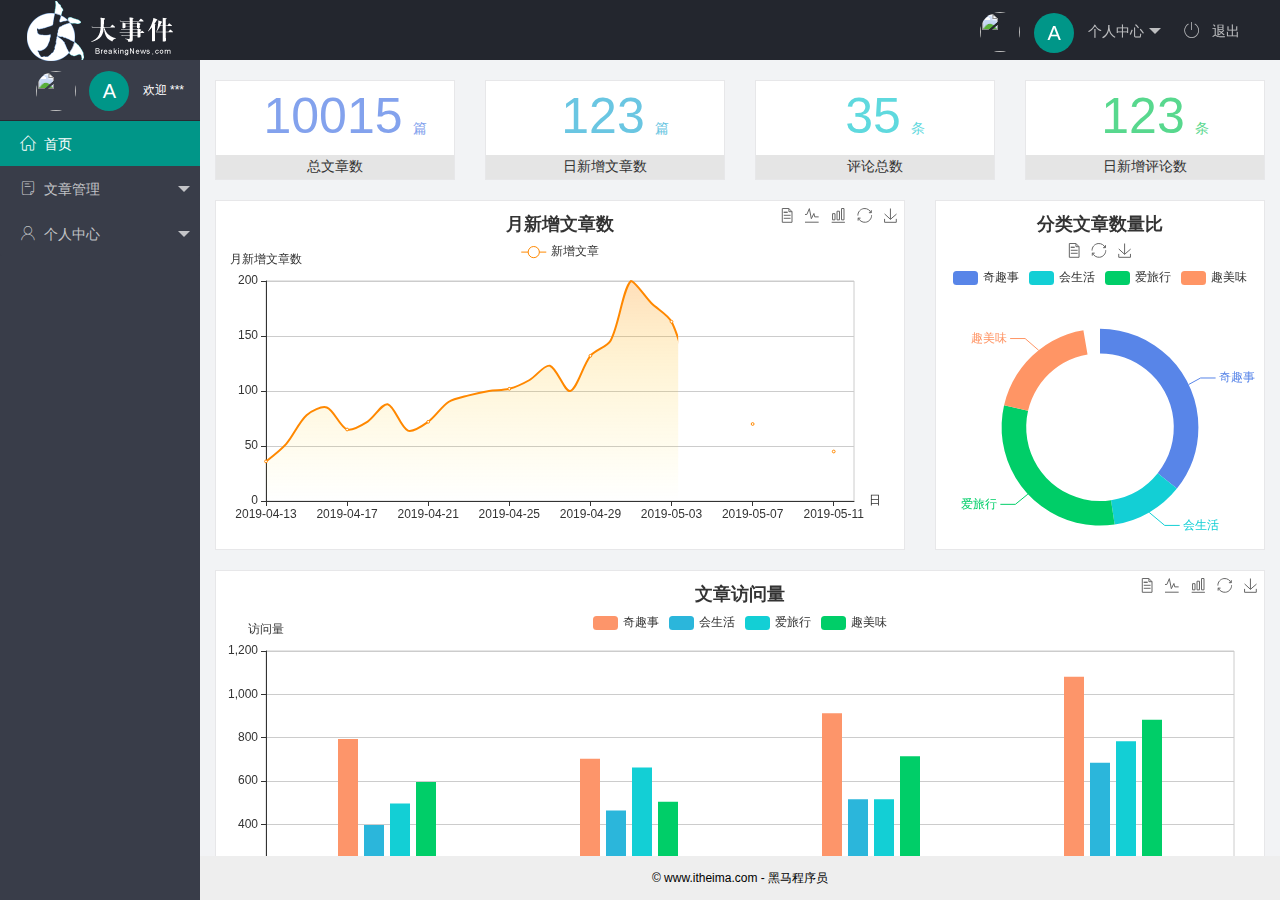
==== index.html @ b3862c1f "首页完成" ====
<!DOCTYPE html>
<html lang="en">

<head>
    <meta charset="UTF-8">
    <meta http-equiv="X-UA-Compatible" content="IE=edge">
    <meta name="viewport" content="width=device-width, initial-scale=1.0">
    <title>后台主页</title>
    <!-- 导入layUI的css -->
    <link rel="stylesheet" href="/assets/lib/layui/css/layui.css">
    <!-- 导入第三方字体库 -->
    <link rel="stylesheet" href="/assets/fonts/iconfont.css">
    <!-- 导入自己的css -->
    <link rel="stylesheet" href="/assets/css/index.css">
</head>

<body>
    <div class="layui-layout layui-layout-admin">
        <div class="layui-header">
            <div class="layui-logo layui-hide-xs  ">
                <img src="/assets/images/logo.png" alt="">
            </div>
            <!-- 头部区域（可配合layui 已有的水平导航） -->

            <ul class="layui-nav layui-layout-right">
                <li class="layui-nav-item layui-hide layui-show-md-inline-block">
                    <a href="javascript:;">
                        <img src="http://t.cn/RCzsdCq" class="layui-nav-img" />
                        <span class="text-avatar">A</span>
                        个人中心
                    </a>
                    <dl class="layui-nav-child">
                        <dd><a href="">基本资料</a></dd>
                        <dd><a href="">更换头像</a></dd>
                        <dd><a href="">重置密码</a></dd>
                    </dl>
                </li>
                <li class="layui-nav-item" lay-header-event="menuRight" lay-unselect>
                    <a href="javascript:;" id="btnLogout">
                        <span class="iconfont icon-tuichu"></span>
                        退出
                    </a>
                </li>
            </ul>
        </div>

        <div class="layui-side layui-bg-black">
            <div class="layui-side-scroll">
                <div class="userinfo">
                    <img src="http://t.cn/RCzsdCq" class="layui-nav-img" />
                    <span class="text-avatar">A</span>
                    <span id="welcome">欢迎 ***</span>
                </div>
                <!-- 左侧导航区域（可配合layui已有的垂直导航） -->
                <ul class="layui-nav layui-nav-tree" lay-shrink="all" lay-filter="test">
                    <li class="layui-nav-item layui-this">
                        <a href="/home/dashboard.html" target="fm"><span class="iconfont icon-home"></span>首页</a>
                    </li>
                    <li class="layui-nav-item ">
                        <a class="" href="javascript:;"> <span class="iconfont icon-16"></span>文章管理</a>
                        <dl class="layui-nav-child">
                            <dd><a href="javascript:;"><i class="layui-icon layui-icon-app"></i>文章类别</a></dd>
                            <dd><a href="javascript:;"><i class="layui-icon layui-icon-app"></i>文章列表</a></dd>
                            <dd><a href="javascript:;"><i class="layui-icon layui-icon-app"></i>发表文章</a></dd>

                        </dl>
                    </li>
                    <li class="layui-nav-item">
                        <a href="javascript:;"> <span class="iconfont icon-user"></span>个人中心</a>
                        <dl class="layui-nav-child">
                            <dd><a href="javascript:;"><i class="layui-icon layui-icon-app"></i>基本资料</a></dd>
                            <dd><a href="javascript:;"><i class="layui-icon layui-icon-app"></i>更换头像</a></dd>
                            <dd><a href="javascript:;"><i class="layui-icon layui-icon-app"></i>重置密码</a></dd>

                        </dl>
                    </li>

                </ul>
            </div>
        </div>

        <div class="layui-body">
            <!-- 内容主体区域 -->
            <iframe name="fm" src="/home/dashboard.html" frameborder="0"></iframe>
        </div>

        <div class="layui-footer">
            <!-- 底部固定区域 -->
            © www.itheima.com - 黑马程序员
        </div>
    </div>
    <!-- 导入layui的js -->
    <script src="/assets/lib/layui/layui.all.js"></script>
    <!-- 导入 jQuery -->    
    <script src="/assets/lib/jquery.js"></script>    
    <!-- 导入自己封装的 baseAPI -->    
    <script src="/assets/js/baseAPI.js"></script>    
    <!-- 导入自己的 js 文件 -->    
    <script src="/assets/js/index.js"></script>
</body>
</body>

</html>
---- assets/lib/layui/css/layui.css ----
/** layui-v2.5.5 MIT License By https://www.layui.com */
 .layui-inline,img{display:inline-block;vertical-align:middle}h1,h2,h3,h4,h5,h6{font-weight:400}.layui-edge,.layui-header,.layui-inline,.layui-main{position:relative}.layui-body,.layui-edge,.layui-elip{overflow:hidden}.layui-btn,.layui-edge,.layui-inline,img{vertical-align:middle}.layui-btn,.layui-disabled,.layui-icon,.layui-unselect{-moz-user-select:none;-webkit-user-select:none;-ms-user-select:none}.layui-elip,.layui-form-checkbox span,.layui-form-pane .layui-form-label{text-overflow:ellipsis;white-space:nowrap}.layui-breadcrumb,.layui-tree-btnGroup{visibility:hidden}blockquote,body,button,dd,div,dl,dt,form,h1,h2,h3,h4,h5,h6,input,li,ol,p,pre,td,textarea,th,ul{margin:0;padding:0;-webkit-tap-highlight-color:rgba(0,0,0,0)}a:active,a:hover{outline:0}img{border:none}li{list-style:none}table{border-collapse:collapse;border-spacing:0}h4,h5,h6{font-size:100%}button,input,optgroup,option,select,textarea{font-family:inherit;font-size:inherit;font-style:inherit;font-weight:inherit;outline:0}pre{white-space:pre-wrap;white-space:-moz-pre-wrap;white-space:-pre-wrap;white-space:-o-pre-wrap;word-wrap:break-word}body{line-height:24px;font:14px Helvetica Neue,Helvetica,PingFang SC,Tahoma,Arial,sans-serif}hr{height:1px;margin:10px 0;border:0;clear:both}a{color:#333;text-decoration:none}a:hover{color:#777}a cite{font-style:normal;*cursor:pointer}.layui-border-box,.layui-border-box *{box-sizing:border-box}.layui-box,.layui-box *{box-sizing:content-box}.layui-clear{clear:both;*zoom:1}.layui-clear:after{content:'\20';clear:both;*zoom:1;display:block;height:0}.layui-inline{*display:inline;*zoom:1}.layui-edge{display:inline-block;width:0;height:0;border-width:6px;border-style:dashed;border-color:transparent}.layui-edge-top{top:-4px;border-bottom-color:#999;border-bottom-style:solid}.layui-edge-right{border-left-color:#999;border-left-style:solid}.layui-edge-bottom{top:2px;border-top-color:#999;border-top-style:solid}.layui-edge-left{border-right-color:#999;border-right-style:solid}.layui-disabled,.layui-disabled:hover{color:#d2d2d2!important;cursor:not-allowed!important}.layui-circle{border-radius:100%}.layui-show{display:block!important}.layui-hide{display:none!important}@font-face{font-family:layui-icon;src:url(../font/iconfont.eot?v=250);src:url(../font/iconfont.eot?v=250#iefix) format('embedded-opentype'),url(../font/iconfont.woff2?v=250) format('woff2'),url(../font/iconfont.woff?v=250) format('woff'),url(../font/iconfont.ttf?v=250) format('truetype'),url(../font/iconfont.svg?v=250#layui-icon) format('svg')}.layui-icon{font-family:layui-icon!important;font-size:16px;font-style:normal;-webkit-font-smoothing:antialiased;-moz-osx-font-smoothing:grayscale}.layui-icon-reply-fill:before{content:"\e611"}.layui-icon-set-fill:before{content:"\e614"}.layui-icon-menu-fill:before{content:"\e60f"}.layui-icon-search:before{content:"\e615"}.layui-icon-share:before{content:"\e641"}.layui-icon-set-sm:before{content:"\e620"}.layui-icon-engine:before{content:"\e628"}.layui-icon-close:before{content:"\1006"}.layui-icon-close-fill:before{content:"\1007"}.layui-icon-chart-screen:before{content:"\e629"}.layui-icon-star:before{content:"\e600"}.layui-icon-circle-dot:before{content:"\e617"}.layui-icon-chat:before{content:"\e606"}.layui-icon-release:before{content:"\e609"}.layui-icon-list:before{content:"\e60a"}.layui-icon-chart:before{content:"\e62c"}.layui-icon-ok-circle:before{content:"\1005"}.layui-icon-layim-theme:before{content:"\e61b"}.layui-icon-table:before{content:"\e62d"}.layui-icon-right:before{content:"\e602"}.layui-icon-left:before{content:"\e603"}.layui-icon-cart-simple:before{content:"\e698"}.layui-icon-face-cry:before{content:"\e69c"}.layui-icon-face-smile:before{content:"\e6af"}.layui-icon-survey:before{content:"\e6b2"}.layui-icon-tree:before{content:"\e62e"}.layui-icon-upload-circle:before{content:"\e62f"}.layui-icon-add-circle:before{content:"\e61f"}.layui-icon-download-circle:before{content:"\e601"}.layui-icon-templeate-1:before{content:"\e630"}.layui-icon-util:before{content:"\e631"}.layui-icon-face-surprised:before{content:"\e664"}.layui-icon-edit:before{content:"\e642"}.layui-icon-speaker:before{content:"\e645"}.layui-icon-down:before{content:"\e61a"}.layui-icon-file:before{content:"\e621"}.layui-icon-layouts:before{content:"\e632"}.layui-icon-rate-half:before{content:"\e6c9"}.layui-icon-add-circle-fine:before{content:"\e608"}.layui-icon-prev-circle:before{content:"\e633"}.layui-icon-read:before{content:"\e705"}.layui-icon-404:before{content:"\e61c"}.layui-icon-carousel:before{content:"\e634"}.layui-icon-help:before{content:"\e607"}.layui-icon-code-circle:before{content:"\e635"}.layui-icon-water:before{content:"\e636"}.layui-icon-username:before{content:"\e66f"}.layui-icon-find-fill:before{content:"\e670"}.layui-icon-about:before{content:"\e60b"}.layui-icon-location:before{content:"\e715"}.layui-icon-up:before{content:"\e619"}.layui-icon-pause:before{content:"\e651"}.layui-icon-date:before{content:"\e637"}.layui-icon-layim-uploadfile:before{content:"\e61d"}.layui-icon-delete:before{content:"\e640"}.layui-icon-play:before{content:"\e652"}.layui-icon-top:before{content:"\e604"}.layui-icon-friends:before{content:"\e612"}.layui-icon-refresh-3:before{content:"\e9aa"}.layui-icon-ok:before{content:"\e605"}.layui-icon-layer:before{content:"\e638"}.layui-icon-face-smile-fine:before{content:"\e60c"}.layui-icon-dollar:before{content:"\e659"}.layui-icon-group:before{content:"\e613"}.layui-icon-layim-download:before{content:"\e61e"}.layui-icon-picture-fine:before{content:"\e60d"}.layui-icon-link:before{content:"\e64c"}.layui-icon-diamond:before{content:"\e735"}.layui-icon-log:before{content:"\e60e"}.layui-icon-rate-solid:before{content:"\e67a"}.layui-icon-fonts-del:before{content:"\e64f"}.layui-icon-unlink:before{content:"\e64d"}.layui-icon-fonts-clear:before{content:"\e639"}.layui-icon-triangle-r:before{content:"\e623"}.layui-icon-circle:before{content:"\e63f"}.layui-icon-radio:before{content:"\e643"}.layui-icon-align-center:before{content:"\e647"}.layui-icon-align-right:before{content:"\e648"}.layui-icon-align-left:before{content:"\e649"}.layui-icon-loading-1:before{content:"\e63e"}.layui-icon-return:before{content:"\e65c"}.layui-icon-fonts-strong:before{content:"\e62b"}.layui-icon-upload:before{content:"\e67c"}.layui-icon-dialogue:before{content:"\e63a"}.layui-icon-video:before{content:"\e6ed"}.layui-icon-headset:before{content:"\e6fc"}.layui-icon-cellphone-fine:before{content:"\e63b"}.layui-icon-add-1:before{content:"\e654"}.layui-icon-face-smile-b:before{content:"\e650"}.layui-icon-fonts-html:before{content:"\e64b"}.layui-icon-form:before{content:"\e63c"}.layui-icon-cart:before{content:"\e657"}.layui-icon-camera-fill:before{content:"\e65d"}.layui-icon-tabs:before{content:"\e62a"}.layui-icon-fonts-code:before{content:"\e64e"}.layui-icon-fire:before{content:"\e756"}.layui-icon-set:before{content:"\e716"}.layui-icon-fonts-u:before{content:"\e646"}.layui-icon-triangle-d:before{content:"\e625"}.layui-icon-tips:before{content:"\e702"}.layui-icon-picture:before{content:"\e64a"}.layui-icon-more-vertical:before{content:"\e671"}.layui-icon-flag:before{content:"\e66c"}.layui-icon-loading:before{content:"\e63d"}.layui-icon-fonts-i:before{content:"\e644"}.layui-icon-refresh-1:before{content:"\e666"}.layui-icon-rmb:before{content:"\e65e"}.layui-icon-home:before{content:"\e68e"}.layui-icon-user:before{content:"\e770"}.layui-icon-notice:before{content:"\e667"}.layui-icon-login-weibo:before{content:"\e675"}.layui-icon-voice:before{content:"\e688"}.layui-icon-upload-drag:before{content:"\e681"}.layui-icon-login-qq:before{content:"\e676"}.layui-icon-snowflake:before{content:"\e6b1"}.layui-icon-file-b:before{content:"\e655"}.layui-icon-template:before{content:"\e663"}.layui-icon-auz:before{content:"\e672"}.layui-icon-console:before{content:"\e665"}.layui-icon-app:before{content:"\e653"}.layui-icon-prev:before{content:"\e65a"}.layui-icon-website:before{content:"\e7ae"}.layui-icon-next:before{content:"\e65b"}.layui-icon-component:before{content:"\e857"}.layui-icon-more:before{content:"\e65f"}.layui-icon-login-wechat:before{content:"\e677"}.layui-icon-shrink-right:before{content:"\e668"}.layui-icon-spread-left:before{content:"\e66b"}.layui-icon-camera:before{content:"\e660"}.layui-icon-note:before{content:"\e66e"}.layui-icon-refresh:before{content:"\e669"}.layui-icon-female:before{content:"\e661"}.layui-icon-male:before{content:"\e662"}.layui-icon-password:before{content:"\e673"}.layui-icon-senior:before{content:"\e674"}.layui-icon-theme:before{content:"\e66a"}.layui-icon-tread:before{content:"\e6c5"}.layui-icon-praise:before{content:"\e6c6"}.layui-icon-star-fill:before{content:"\e658"}.layui-icon-rate:before{content:"\e67b"}.layui-icon-template-1:before{content:"\e656"}.layui-icon-vercode:before{content:"\e679"}.layui-icon-cellphone:before{content:"\e678"}.layui-icon-screen-full:before{content:"\e622"}.layui-icon-screen-restore:before{content:"\e758"}.layui-icon-cols:before{content:"\e610"}.layui-icon-export:before{content:"\e67d"}.layui-icon-print:before{content:"\e66d"}.layui-icon-slider:before{content:"\e714"}.layui-icon-addition:before{content:"\e624"}.layui-icon-subtraction:before{content:"\e67e"}.layui-icon-service:before{content:"\e626"}.layui-icon-transfer:before{content:"\e691"}.layui-main{width:1140px;margin:0 auto}.layui-header{z-index:1000;height:60px}.layui-header a:hover{transition:all .5s;-webkit-transition:all .5s}.layui-side{position:fixed;left:0;top:0;bottom:0;z-index:999;width:200px;overflow-x:hidden}.layui-side-scroll{position:relative;width:220px;height:100%;overflow-x:hidden}.layui-body{position:absolute;left:200px;right:0;top:0;bottom:0;z-index:998;width:auto;overflow-y:auto;box-sizing:border-box}.layui-layout-body{overflow:hidden}.layui-layout-admin .layui-header{background-color:#23262E}.layui-layout-admin .layui-side{top:60px;width:200px;overflow-x:hidden}.layui-layout-admin .layui-body{position:fixed;top:60px;bottom:44px}.layui-layout-admin .layui-main{width:auto;margin:0 15px}.layui-layout-admin .layui-footer{position:fixed;left:200px;right:0;bottom:0;height:44px;line-height:44px;padding:0 15px;background-color:#eee}.layui-layout-admin .layui-logo{position:absolute;left:0;top:0;width:200px;height:100%;line-height:60px;text-align:center;color:#009688;font-size:16px}.layui-layout-admin .layui-header .layui-nav{background:0 0}.layui-layout-left{position:absolute!important;left:200px;top:0}.layui-layout-right{position:absolute!important;right:0;top:0}.layui-container{position:relative;margin:0 auto;padding:0 15px;box-sizing:border-box}.layui-fluid{position:relative;margin:0 auto;padding:0 15px}.layui-row:after,.layui-row:before{content:'';display:block;clear:both}.layui-col-lg1,.layui-col-lg10,.layui-col-lg11,.layui-col-lg12,.layui-col-lg2,.layui-col-lg3,.layui-col-lg4,.layui-col-lg5,.layui-col-lg6,.layui-col-lg7,.layui-col-lg8,.layui-col-lg9,.layui-col-md1,.layui-col-md10,.layui-col-md11,.layui-col-md12,.layui-col-md2,.layui-col-md3,.layui-col-md4,.layui-col-md5,.layui-col-md6,.layui-col-md7,.layui-col-md8,.layui-col-md9,.layui-col-sm1,.layui-col-sm10,.layui-col-sm11,.layui-col-sm12,.layui-col-sm2,.layui-col-sm3,.layui-col-sm4,.layui-col-sm5,.layui-col-sm6,.layui-col-sm7,.layui-col-sm8,.layui-col-sm9,.layui-col-xs1,.layui-col-xs10,.layui-col-xs11,.layui-col-xs12,.layui-col-xs2,.layui-col-xs3,.layui-col-xs4,.layui-col-xs5,.layui-col-xs6,.layui-col-xs7,.layui-col-xs8,.layui-col-xs9{position:relative;display:block;box-sizing:border-box}.layui-col-xs1,.layui-col-xs10,.layui-col-xs11,.layui-col-xs12,.layui-col-xs2,.layui-col-xs3,.layui-col-xs4,.layui-col-xs5,.layui-col-xs6,.layui-col-xs7,.layui-col-xs8,.layui-col-xs9{float:left}.layui-col-xs1{width:8.33333333%}.layui-col-xs2{width:16.66666667%}.layui-col-xs3{width:25%}.layui-col-xs4{width:33.33333333%}.layui-col-xs5{width:41.66666667%}.layui-col-xs6{width:50%}.layui-col-xs7{width:58.33333333%}.layui-col-xs8{width:66.66666667%}.layui-col-xs9{width:75%}.layui-col-xs10{width:83.33333333%}.layui-col-xs11{width:91.66666667%}.layui-col-xs12{width:100%}.layui-col-xs-offset1{margin-left:8.33333333%}.layui-col-xs-offset2{margin-left:16.66666667%}.layui-col-xs-offset3{margin-left:25%}.layui-col-xs-offset4{margin-left:33.33333333%}.layui-col-xs-offset5{margin-left:41.66666667%}.layui-col-xs-offset6{margin-left:50%}.layui-col-xs-offset7{margin-left:58.33333333%}.layui-col-xs-offset8{margin-left:66.66666667%}.layui-col-xs-offset9{margin-left:75%}.layui-col-xs-offset10{margin-left:83.33333333%}.layui-col-xs-offset11{margin-left:91.66666667%}.layui-col-xs-offset12{margin-left:100%}@media screen and (max-width:768px){.layui-hide-xs{display:none!important}.layui-show-xs-block{display:block!important}.layui-show-xs-inline{display:inline!important}.layui-show-xs-inline-block{display:inline-block!important}}@media screen and (min-width:768px){.layui-container{width:750px}.layui-hide-sm{display:none!important}.layui-show-sm-block{display:block!important}.layui-show-sm-inline{display:inline!important}.layui-show-sm-inline-block{display:inline-block!important}.layui-col-sm1,.layui-col-sm10,.layui-col-sm11,.layui-col-sm12,.layui-col-sm2,.layui-col-sm3,.layui-col-sm4,.layui-col-sm5,.layui-col-sm6,.layui-col-sm7,.layui-col-sm8,.layui-col-sm9{float:left}.layui-col-sm1{width:8.33333333%}.layui-col-sm2{width:16.66666667%}.layui-col-sm3{width:25%}.layui-col-sm4{width:33.33333333%}.layui-col-sm5{width:41.66666667%}.layui-col-sm6{width:50%}.layui-col-sm7{width:58.33333333%}.layui-col-sm8{width:66.66666667%}.layui-col-sm9{width:75%}.layui-col-sm10{width:83.33333333%}.layui-col-sm11{width:91.66666667%}.layui-col-sm12{width:100%}.layui-col-sm-offset1{margin-left:8.33333333%}.layui-col-sm-offset2{margin-left:16.66666667%}.layui-col-sm-offset3{margin-left:25%}.layui-col-sm-offset4{margin-left:33.33333333%}.layui-col-sm-offset5{margin-left:41.66666667%}.layui-col-sm-offset6{margin-left:50%}.layui-col-sm-offset7{margin-left:58.33333333%}.layui-col-sm-offset8{margin-left:66.66666667%}.layui-col-sm-offset9{margin-left:75%}.layui-col-sm-offset10{margin-left:83.33333333%}.layui-col-sm-offset11{margin-left:91.66666667%}.layui-col-sm-offset12{margin-left:100%}}@media screen and (min-width:992px){.layui-container{width:970px}.layui-hide-md{display:none!important}.layui-show-md-block{display:block!important}.layui-show-md-inline{display:inline!important}.layui-show-md-inline-block{display:inline-block!important}.layui-col-md1,.layui-col-md10,.layui-col-md11,.layui-col-md12,.layui-col-md2,.layui-col-md3,.layui-col-md4,.layui-col-md5,.layui-col-md6,.layui-col-md7,.layui-col-md8,.layui-col-md9{float:left}.layui-col-md1{width:8.33333333%}.layui-col-md2{width:16.66666667%}.layui-col-md3{width:25%}.layui-col-md4{width:33.33333333%}.layui-col-md5{width:41.66666667%}.layui-col-md6{width:50%}.layui-col-md7{width:58.33333333%}.layui-col-md8{width:66.66666667%}.layui-col-md9{width:75%}.layui-col-md10{width:83.33333333%}.layui-col-md11{width:91.66666667%}.layui-col-md12{width:100%}.layui-col-md-offset1{margin-left:8.33333333%}.layui-col-md-offset2{margin-left:16.66666667%}.layui-col-md-offset3{margin-left:25%}.layui-col-md-offset4{margin-left:33.33333333%}.layui-col-md-offset5{margin-left:41.66666667%}.layui-col-md-offset6{margin-left:50%}.layui-col-md-offset7{margin-left:58.33333333%}.layui-col-md-offset8{margin-left:66.66666667%}.layui-col-md-offset9{margin-left:75%}.layui-col-md-offset10{margin-left:83.33333333%}.layui-col-md-offset11{margin-left:91.66666667%}.layui-col-md-offset12{margin-left:100%}}@media screen and (min-width:1200px){.layui-container{width:1170px}.layui-hide-lg{display:none!important}.layui-show-lg-block{display:block!important}.layui-show-lg-inline{display:inline!important}.layui-show-lg-inline-block{display:inline-block!important}.layui-col-lg1,.layui-col-lg10,.layui-col-lg11,.layui-col-lg12,.layui-col-lg2,.layui-col-lg3,.layui-col-lg4,.layui-col-lg5,.layui-col-lg6,.layui-col-lg7,.layui-col-lg8,.layui-col-lg9{float:left}.layui-col-lg1{width:8.33333333%}.layui-col-lg2{width:16.66666667%}.layui-col-lg3{width:25%}.layui-col-lg4{width:33.33333333%}.layui-col-lg5{width:41.66666667%}.layui-col-lg6{width:50%}.layui-col-lg7{width:58.33333333%}.layui-col-lg8{width:66.66666667%}.layui-col-lg9{width:75%}.layui-col-lg10{width:83.33333333%}.layui-col-lg11{width:91.66666667%}.layui-col-lg12{width:100%}.layui-col-lg-offset1{margin-left:8.33333333%}.layui-col-lg-offset2{margin-left:16.66666667%}.layui-col-lg-offset3{margin-left:25%}.layui-col-lg-offset4{margin-left:33.33333333%}.layui-col-lg-offset5{margin-left:41.66666667%}.layui-col-lg-offset6{margin-left:50%}.layui-col-lg-offset7{margin-left:58.33333333%}.layui-col-lg-offset8{margin-left:66.66666667%}.layui-col-lg-offset9{margin-left:75%}.layui-col-lg-offset10{margin-left:83.33333333%}.layui-col-lg-offset11{margin-left:91.66666667%}.layui-col-lg-offset12{margin-left:100%}}.layui-col-space1{margin:-.5px}.layui-col-space1>*{padding:.5px}.layui-col-space3{margin:-1.5px}.layui-col-space3>*{padding:1.5px}.layui-col-space5{margin:-2.5px}.layui-col-space5>*{padding:2.5px}.layui-col-space8{margin:-3.5px}.layui-col-space8>*{padding:3.5px}.layui-col-space10{margin:-5px}.layui-col-space10>*{padding:5px}.layui-col-space12{margin:-6px}.layui-col-space12>*{padding:6px}.layui-col-space15{margin:-7.5px}.layui-col-space15>*{padding:7.5px}.layui-col-space18{margin:-9px}.layui-col-space18>*{padding:9px}.layui-col-space20{margin:-10px}.layui-col-space20>*{padding:10px}.layui-col-space22{margin:-11px}.layui-col-space22>*{padding:11px}.layui-col-space25{margin:-12.5px}.layui-col-space25>*{padding:12.5px}.layui-col-space30{margin:-15px}.layui-col-space30>*{padding:15px}.layui-btn,.layui-input,.layui-select,.layui-textarea,.layui-upload-button{outline:0;-webkit-appearance:none;transition:all .3s;-webkit-transition:all .3s;box-sizing:border-box}.layui-elem-quote{margin-bottom:10px;padding:15px;line-height:22px;border-left:5px solid #009688;border-radius:0 2px 2px 0;background-color:#f2f2f2}.layui-quote-nm{border-style:solid;border-width:1px 1px 1px 5px;background:0 0}.layui-elem-field{margin-bottom:10px;padding:0;border-width:1px;border-style:solid}.layui-elem-field legend{margin-left:20px;padding:0 10px;font-size:20px;font-weight:300}.layui-field-title{margin:10px 0 20px;border-width:1px 0 0}.layui-field-box{padding:10px 15px}.layui-field-title .layui-field-box{padding:10px 0}.layui-progress{position:relative;height:6px;border-radius:20px;background-color:#e2e2e2}.layui-progress-bar{position:absolute;left:0;top:0;width:0;max-width:100%;height:6px;border-radius:20px;text-align:right;background-color:#5FB878;transition:all .3s;-webkit-transition:all .3s}.layui-progress-big,.layui-progress-big .layui-progress-bar{height:18px;line-height:18px}.layui-progress-text{position:relative;top:-20px;line-height:18px;font-size:12px;color:#666}.layui-progress-big .layui-progress-text{position:static;padding:0 10px;color:#fff}.layui-collapse{border-width:1px;border-style:solid;border-radius:2px}.layui-colla-content,.layui-colla-item{border-top-width:1px;border-top-style:solid}.layui-colla-item:first-child{border-top:none}.layui-colla-title{position:relative;height:42px;line-height:42px;padding:0 15px 0 35px;color:#333;background-color:#f2f2f2;cursor:pointer;font-size:14px;overflow:hidden}.layui-colla-content{display:none;padding:10px 15px;line-height:22px;color:#666}.layui-colla-icon{position:absolute;left:15px;top:0;font-size:14px}.layui-card{margin-bottom:15px;border-radius:2px;background-color:#fff;box-shadow:0 1px 2px 0 rgba(0,0,0,.05)}.layui-card:last-child{margin-bottom:0}.layui-card-header{position:relative;height:42px;line-height:42px;padding:0 15px;border-bottom:1px solid #f6f6f6;color:#333;border-radius:2px 2px 0 0;font-size:14px}.layui-bg-black,.layui-bg-blue,.layui-bg-cyan,.layui-bg-green,.layui-bg-orange,.layui-bg-red{color:#fff!important}.layui-card-body{position:relative;padding:10px 15px;line-height:24px}.layui-card-body[pad15]{padding:15px}.layui-card-body[pad20]{padding:20px}.layui-card-body .layui-table{margin:5px 0}.layui-card .layui-tab{margin:0}.layui-panel-window{position:relative;padding:15px;border-radius:0;border-top:5px solid #E6E6E6;background-color:#fff}.layui-auxiliar-moving{position:fixed;left:0;right:0;top:0;bottom:0;width:100%;height:100%;background:0 0;z-index:9999999999}.layui-form-label,.layui-form-mid,.layui-form-select,.layui-input-block,.layui-input-inline,.layui-textarea{position:relative}.layui-bg-red{background-color:#FF5722!important}.layui-bg-orange{background-color:#FFB800!important}.layui-bg-green{background-color:#009688!important}.layui-bg-cyan{background-color:#2F4056!important}.layui-bg-blue{background-color:#1E9FFF!important}.layui-bg-black{background-color:#393D49!important}.layui-bg-gray{background-color:#eee!important;color:#666!important}.layui-badge-rim,.layui-colla-content,.layui-colla-item,.layui-collapse,.layui-elem-field,.layui-form-pane .layui-form-item[pane],.layui-form-pane .layui-form-label,.layui-input,.layui-layedit,.layui-layedit-tool,.layui-quote-nm,.layui-select,.layui-tab-bar,.layui-tab-card,.layui-tab-title,.layui-tab-title .layui-this:after,.layui-textarea{border-color:#e6e6e6}.layui-timeline-item:before,hr{background-color:#e6e6e6}.layui-text{line-height:22px;font-size:14px;color:#666}.layui-text h1,.layui-text h2,.layui-text h3{font-weight:500;color:#333}.layui-text h1{font-size:30px}.layui-text h2{font-size:24px}.layui-text h3{font-size:18px}.layui-text a:not(.layui-btn){color:#01AAED}.layui-text a:not(.layui-btn):hover{text-decoration:underline}.layui-text ul{padding:5px 0 5px 15px}.layui-text ul li{margin-top:5px;list-style-type:disc}.layui-text em,.layui-word-aux{color:#999!important;padding:0 5px!important}.layui-btn{display:inline-block;height:38px;line-height:38px;padding:0 18px;background-color:#009688;color:#fff;white-space:nowrap;text-align:center;font-size:14px;border:none;border-radius:2px;cursor:pointer}.layui-btn:hover{opacity:.8;filter:alpha(opacity=80);color:#fff}.layui-btn:active{opacity:1;filter:alpha(opacity=100)}.layui-btn+.layui-btn{margin-left:10px}.layui-btn-container{font-size:0}.layui-btn-container .layui-btn{margin-right:10px;margin-bottom:10px}.layui-btn-container .layui-btn+.layui-btn{margin-left:0}.layui-table .layui-btn-container .layui-btn{margin-bottom:9px}.layui-btn-radius{border-radius:100px}.layui-btn .layui-icon{margin-right:3px;font-size:18px;vertical-align:bottom;vertical-align:middle\9}.layui-btn-primary{border:1px solid #C9C9C9;background-color:#fff;color:#555}.layui-btn-primary:hover{border-color:#009688;color:#333}.layui-btn-normal{background-color:#1E9FFF}.layui-btn-warm{background-color:#FFB800}.layui-btn-danger{background-color:#FF5722}.layui-btn-checked{background-color:#5FB878}.layui-btn-disabled,.layui-btn-disabled:active,.layui-btn-disabled:hover{border:1px solid #e6e6e6;background-color:#FBFBFB;color:#C9C9C9;cursor:not-allowed;opacity:1}.layui-btn-lg{height:44px;line-height:44px;padding:0 25px;font-size:16px}.layui-btn-sm{height:30px;line-height:30px;padding:0 10px;font-size:12px}.layui-btn-sm i{font-size:16px!important}.layui-btn-xs{height:22px;line-height:22px;padding:0 5px;font-size:12px}.layui-btn-xs i{font-size:14px!important}.layui-btn-group{display:inline-block;vertical-align:middle;font-size:0}.layui-btn-group .layui-btn{margin-left:0!important;margin-right:0!important;border-left:1px solid rgba(255,255,255,.5);border-radius:0}.layui-btn-group .layui-btn-primary{border-left:none}.layui-btn-group .layui-btn-primary:hover{border-color:#C9C9C9;color:#009688}.layui-btn-group .layui-btn:first-child{border-left:none;border-radius:2px 0 0 2px}.layui-btn-group .layui-btn-primary:first-child{border-left:1px solid #c9c9c9}.layui-btn-group .layui-btn:last-child{border-radius:0 2px 2px 0}.layui-btn-group .layui-btn+.layui-btn{margin-left:0}.layui-btn-group+.layui-btn-group{margin-left:10px}.layui-btn-fluid{width:100%}.layui-input,.layui-select,.layui-textarea{height:38px;line-height:1.3;line-height:38px\9;border-width:1px;border-style:solid;background-color:#fff;border-radius:2px}.layui-input::-webkit-input-placeholder,.layui-select::-webkit-input-placeholder,.layui-textarea::-webkit-input-placeholder{line-height:1.3}.layui-input,.layui-textarea{display:block;width:100%;padding-left:10px}.layui-input:hover,.layui-textarea:hover{border-color:#D2D2D2!important}.layui-input:focus,.layui-textarea:focus{border-color:#C9C9C9!important}.layui-textarea{min-height:100px;height:auto;line-height:20px;padding:6px 10px;resize:vertical}.layui-select{padding:0 10px}.layui-form input[type=checkbox],.layui-form input[type=radio],.layui-form select{display:none}.layui-form [lay-ignore]{display:initial}.layui-form-item{margin-bottom:15px;clear:both;*zoom:1}.layui-form-item:after{content:'\20';clear:both;*zoom:1;display:block;height:0}.layui-form-label{float:left;display:block;padding:9px 15px;width:80px;font-weight:400;line-height:20px;text-align:right}.layui-form-label-col{display:block;float:none;padding:9px 0;line-height:20px;text-align:left}.layui-form-item .layui-inline{margin-bottom:5px;margin-right:10px}.layui-input-block{margin-left:110px;min-height:36px}.layui-input-inline{display:inline-block;vertical-align:middle}.layui-form-item .layui-input-inline{float:left;width:190px;margin-right:10px}.layui-form-text .layui-input-inline{width:auto}.layui-form-mid{float:left;display:block;padding:9px 0!important;line-height:20px;margin-right:10px}.layui-form-danger+.layui-form-select .layui-input,.layui-form-danger:focus{border-color:#FF5722!important}.layui-form-select .layui-input{padding-right:30px;cursor:pointer}.layui-form-select .layui-edge{position:absolute;right:10px;top:50%;margin-top:-3px;cursor:pointer;border-width:6px;border-top-color:#c2c2c2;border-top-style:solid;transition:all .3s;-webkit-transition:all .3s}.layui-form-select dl{display:none;position:absolute;left:0;top:42px;padding:5px 0;z-index:899;min-width:100%;border:1px solid #d2d2d2;max-height:300px;overflow-y:auto;background-color:#fff;border-radius:2px;box-shadow:0 2px 4px rgba(0,0,0,.12);box-sizing:border-box}.layui-form-select dl dd,.layui-form-select dl dt{padding:0 10px;line-height:36px;white-space:nowrap;overflow:hidden;text-overflow:ellipsis}.layui-form-select dl dt{font-size:12px;color:#999}.layui-form-select dl dd{cursor:pointer}.layui-form-select dl dd:hover{background-color:#f2f2f2;-webkit-transition:.5s all;transition:.5s all}.layui-form-select .layui-select-group dd{padding-left:20px}.layui-form-select dl dd.layui-select-tips{padding-left:10px!important;color:#999}.layui-form-select dl dd.layui-this{background-color:#5FB878;color:#fff}.layui-form-checkbox,.layui-form-select dl dd.layui-disabled{background-color:#fff}.layui-form-selected dl{display:block}.layui-form-checkbox,.layui-form-checkbox *,.layui-form-switch{display:inline-block;vertical-align:middle}.layui-form-selected .layui-edge{margin-top:-9px;-webkit-transform:rotate(180deg);transform:rotate(180deg);margin-top:-3px\9}:root .layui-form-selected .layui-edge{margin-top:-9px\0/IE9}.layui-form-selectup dl{top:auto;bottom:42px}.layui-select-none{margin:5px 0;text-align:center;color:#999}.layui-select-disabled .layui-disabled{border-color:#eee!important}.layui-select-disabled .layui-edge{border-top-color:#d2d2d2}.layui-form-checkbox{position:relative;height:30px;line-height:30px;margin-right:10px;padding-right:30px;cursor:pointer;font-size:0;-webkit-transition:.1s linear;transition:.1s linear;box-sizing:border-box}.layui-form-checkbox span{padding:0 10px;height:100%;font-size:14px;border-radius:2px 0 0 2px;background-color:#d2d2d2;color:#fff;overflow:hidden}.layui-form-checkbox:hover span{background-color:#c2c2c2}.layui-form-checkbox i{position:absolute;right:0;top:0;width:30px;height:28px;border:1px solid #d2d2d2;border-left:none;border-radius:0 2px 2px 0;color:#fff;font-size:20px;text-align:center}.layui-form-checkbox:hover i{border-color:#c2c2c2;color:#c2c2c2}.layui-form-checked,.layui-form-checked:hover{border-color:#5FB878}.layui-form-checked span,.layui-form-checked:hover span{background-color:#5FB878}.layui-form-checked i,.layui-form-checked:hover i{color:#5FB878}.layui-form-item .layui-form-checkbox{margin-top:4px}.layui-form-checkbox[lay-skin=primary]{height:auto!important;line-height:normal!important;min-width:18px;min-height:18px;border:none!important;margin-right:0;padding-left:28px;padding-right:0;background:0 0}.layui-form-checkbox[lay-skin=primary] span{padding-left:0;padding-right:15px;line-height:18px;background:0 0;color:#666}.layui-form-checkbox[lay-skin=primary] i{right:auto;left:0;width:16px;height:16px;line-height:16px;border:1px solid #d2d2d2;font-size:12px;border-radius:2px;background-color:#fff;-webkit-transition:.1s linear;transition:.1s linear}.layui-form-checkbox[lay-skin=primary]:hover i{border-color:#5FB878;color:#fff}.layui-form-checked[lay-skin=primary] i{border-color:#5FB878!important;background-color:#5FB878;color:#fff}.layui-checkbox-disbaled[lay-skin=primary] span{background:0 0!important;color:#c2c2c2}.layui-checkbox-disbaled[lay-skin=primary]:hover i{border-color:#d2d2d2}.layui-form-item .layui-form-checkbox[lay-skin=primary]{margin-top:10px}.layui-form-switch{position:relative;height:22px;line-height:22px;min-width:35px;padding:0 5px;margin-top:8px;border:1px solid #d2d2d2;border-radius:20px;cursor:pointer;background-color:#fff;-webkit-transition:.1s linear;transition:.1s linear}.layui-form-switch i{position:absolute;left:5px;top:3px;width:16px;height:16px;border-radius:20px;background-color:#d2d2d2;-webkit-transition:.1s linear;transition:.1s linear}.layui-form-switch em{position:relative;top:0;width:25px;margin-left:21px;padding:0!important;text-align:center!important;color:#999!important;font-style:normal!important;font-size:12px}.layui-form-onswitch{border-color:#5FB878;background-color:#5FB878}.layui-checkbox-disbaled,.layui-checkbox-disbaled i{border-color:#e2e2e2!important}.layui-form-onswitch i{left:100%;margin-left:-21px;background-color:#fff}.layui-form-onswitch em{margin-left:5px;margin-right:21px;color:#fff!important}.layui-checkbox-disbaled span{background-color:#e2e2e2!important}.layui-checkbox-disbaled:hover i{color:#fff!important}[lay-radio]{display:none}.layui-form-radio,.layui-form-radio *{display:inline-block;vertical-align:middle}.layui-form-radio{line-height:28px;margin:6px 10px 0 0;padding-right:10px;cursor:pointer;font-size:0}.layui-form-radio *{font-size:14px}.layui-form-radio>i{margin-right:8px;font-size:22px;color:#c2c2c2}.layui-form-radio>i:hover,.layui-form-radioed>i{color:#5FB878}.layui-radio-disbaled>i{color:#e2e2e2!important}.layui-form-pane .layui-form-label{width:110px;padding:8px 15px;height:38px;line-height:20px;border-width:1px;border-style:solid;border-radius:2px 0 0 2px;text-align:center;background-color:#FBFBFB;overflow:hidden;box-sizing:border-box}.layui-form-pane .layui-input-inline{margin-left:-1px}.layui-form-pane .layui-input-block{margin-left:110px;left:-1px}.layui-form-pane .layui-input{border-radius:0 2px 2px 0}.layui-form-pane .layui-form-text .layui-form-label{float:none;width:100%;border-radius:2px;box-sizing:border-box;text-align:left}.layui-form-pane .layui-form-text .layui-input-inline{display:block;margin:0;top:-1px;clear:both}.layui-form-pane .layui-form-text .layui-input-block{margin:0;left:0;top:-1px}.layui-form-pane .layui-form-text .layui-textarea{min-height:100px;border-radius:0 0 2px 2px}.layui-form-pane .layui-form-checkbox{margin:4px 0 4px 10px}.layui-form-pane .layui-form-radio,.layui-form-pane .layui-form-switch{margin-top:6px;margin-left:10px}.layui-form-pane .layui-form-item[pane]{position:relative;border-width:1px;border-style:solid}.layui-form-pane .layui-form-item[pane] .layui-form-label{position:absolute;left:0;top:0;height:100%;border-width:0 1px 0 0}.layui-form-pane .layui-form-item[pane] .layui-input-inline{margin-left:110px}@media screen and (max-width:450px){.layui-form-item .layui-form-label{text-overflow:ellipsis;overflow:hidden;white-space:nowrap}.layui-form-item .layui-inline{display:block;margin-right:0;margin-bottom:20px;clear:both}.layui-form-item .layui-inline:after{content:'\20';clear:both;display:block;height:0}.layui-form-item .layui-input-inline{display:block;float:none;left:-3px;width:auto;margin:0 0 10px 112px}.layui-form-item .layui-input-inline+.layui-form-mid{margin-left:110px;top:-5px;padding:0}.layui-form-item .layui-form-checkbox{margin-right:5px;margin-bottom:5px}}.layui-layedit{border-width:1px;border-style:solid;border-radius:2px}.layui-layedit-tool{padding:3px 5px;border-bottom-width:1px;border-bottom-style:solid;font-size:0}.layedit-tool-fixed{position:fixed;top:0;border-top:1px solid #e2e2e2}.layui-layedit-tool .layedit-tool-mid,.layui-layedit-tool .layui-icon{display:inline-block;vertical-align:middle;text-align:center;font-size:14px}.layui-layedit-tool .layui-icon{position:relative;width:32px;height:30px;line-height:30px;margin:3px 5px;color:#777;cursor:pointer;border-radius:2px}.layui-layedit-tool .layui-icon:hover{color:#393D49}.layui-layedit-tool .layui-icon:active{color:#000}.layui-layedit-tool .layedit-tool-active{background-color:#e2e2e2;color:#000}.layui-layedit-tool .layui-disabled,.layui-layedit-tool .layui-disabled:hover{color:#d2d2d2;cursor:not-allowed}.layui-layedit-tool .layedit-tool-mid{width:1px;height:18px;margin:0 10px;background-color:#d2d2d2}.layedit-tool-html{width:50px!important;font-size:30px!important}.layedit-tool-b,.layedit-tool-code,.layedit-tool-help{font-size:16px!important}.layedit-tool-d,.layedit-tool-face,.layedit-tool-image,.layedit-tool-unlink{font-size:18px!important}.layedit-tool-image input{position:absolute;font-size:0;left:0;top:0;width:100%;height:100%;opacity:.01;filter:Alpha(opacity=1);cursor:pointer}.layui-layedit-iframe iframe{display:block;width:100%}#LAY_layedit_code{overflow:hidden}.layui-laypage{display:inline-block;*display:inline;*zoom:1;vertical-align:middle;margin:10px 0;font-size:0}.layui-laypage>a:first-child,.layui-laypage>a:first-child em{border-radius:2px 0 0 2px}.layui-laypage>a:last-child,.layui-laypage>a:last-child em{border-radius:0 2px 2px 0}.layui-laypage>:first-child{margin-left:0!important}.layui-laypage>:last-child{margin-right:0!important}.layui-laypage a,.layui-laypage button,.layui-laypage input,.layui-laypage select,.layui-laypage span{border:1px solid #e2e2e2}.layui-laypage a,.layui-laypage span{display:inline-block;*display:inline;*zoom:1;vertical-align:middle;padding:0 15px;height:28px;line-height:28px;margin:0 -1px 5px 0;background-color:#fff;color:#333;font-size:12px}.layui-flow-more a *,.layui-laypage input,.layui-table-view select[lay-ignore]{display:inline-block}.layui-laypage a:hover{color:#009688}.layui-laypage em{font-style:normal}.layui-laypage .layui-laypage-spr{color:#999;font-weight:700}.layui-laypage a{text-decoration:none}.layui-laypage .layui-laypage-curr{position:relative}.layui-laypage .layui-laypage-curr em{position:relative;color:#fff}.layui-laypage .layui-laypage-curr .layui-laypage-em{position:absolute;left:-1px;top:-1px;padding:1px;width:100%;height:100%;background-color:#009688}.layui-laypage-em{border-radius:2px}.layui-laypage-next em,.layui-laypage-prev em{font-family:Sim sun;font-size:16px}.layui-laypage .layui-laypage-count,.layui-laypage .layui-laypage-limits,.layui-laypage .layui-laypage-refresh,.layui-laypage .layui-laypage-skip{margin-left:10px;margin-right:10px;padding:0;border:none}.layui-laypage .layui-laypage-limits,.layui-laypage .layui-laypage-refresh{vertical-align:top}.layui-laypage .layui-laypage-refresh i{font-size:18px;cursor:pointer}.layui-laypage select{height:22px;padding:3px;border-radius:2px;cursor:pointer}.layui-laypage .layui-laypage-skip{height:30px;line-height:30px;color:#999}.layui-laypage button,.layui-laypage input{height:30px;line-height:30px;border-radius:2px;vertical-align:top;background-color:#fff;box-sizing:border-box}.layui-laypage input{width:40px;margin:0 10px;padding:0 3px;text-align:center}.layui-laypage input:focus,.layui-laypage select:focus{border-color:#009688!important}.layui-laypage button{margin-left:10px;padding:0 10px;cursor:pointer}.layui-table,.layui-table-view{margin:10px 0}.layui-flow-more{margin:10px 0;text-align:center;color:#999;font-size:14px}.layui-flow-more a{height:32px;line-height:32px}.layui-flow-more a *{vertical-align:top}.layui-flow-more a cite{padding:0 20px;border-radius:3px;background-color:#eee;color:#333;font-style:normal}.layui-flow-more a cite:hover{opacity:.8}.layui-flow-more a i{font-size:30px;color:#737383}.layui-table{width:100%;background-color:#fff;color:#666}.layui-table tr{transition:all .3s;-webkit-transition:all .3s}.layui-table th{text-align:left;font-weight:400}.layui-table tbody tr:hover,.layui-table thead tr,.layui-table-click,.layui-table-header,.layui-table-hover,.layui-table-mend,.layui-table-patch,.layui-table-tool,.layui-table-total,.layui-table-total tr,.layui-table[lay-even] tr:nth-child(even){background-color:#f2f2f2}.layui-table td,.layui-table th,.layui-table-col-set,.layui-table-fixed-r,.layui-table-grid-down,.layui-table-header,.layui-table-page,.layui-table-tips-main,.layui-table-tool,.layui-table-total,.layui-table-view,.layui-table[lay-skin=line],.layui-table[lay-skin=row]{border-width:1px;border-style:solid;border-color:#e6e6e6}.layui-table td,.layui-table th{position:relative;padding:9px 15px;min-height:20px;line-height:20px;font-size:14px}.layui-table[lay-skin=line] td,.layui-table[lay-skin=line] th{border-width:0 0 1px}.layui-table[lay-skin=row] td,.layui-table[lay-skin=row] th{border-width:0 1px 0 0}.layui-table[lay-skin=nob] td,.layui-table[lay-skin=nob] th{border:none}.layui-table img{max-width:100px}.layui-table[lay-size=lg] td,.layui-table[lay-size=lg] th{padding:15px 30px}.layui-table-view .layui-table[lay-size=lg] .layui-table-cell{height:40px;line-height:40px}.layui-table[lay-size=sm] td,.layui-table[lay-size=sm] th{font-size:12px;padding:5px 10px}.layui-table-view .layui-table[lay-size=sm] .layui-table-cell{height:20px;line-height:20px}.layui-table[lay-data]{display:none}.layui-table-box{position:relative;overflow:hidden}.layui-table-view .layui-table{position:relative;width:auto;margin:0}.layui-table-view .layui-table[lay-skin=line]{border-width:0 1px 0 0}.layui-table-view .layui-table[lay-skin=row]{border-width:0 0 1px}.layui-table-view .layui-table td,.layui-table-view .layui-table th{padding:5px 0;border-top:none;border-left:none}.layui-table-view .layui-table th.layui-unselect .layui-table-cell span{cursor:pointer}.layui-table-view .layui-table td{cursor:default}.layui-table-view .layui-table td[data-edit=text]{cursor:text}.layui-table-view .layui-form-checkbox[lay-skin=primary] i{width:18px;height:18px}.layui-table-view .layui-form-radio{line-height:0;padding:0}.layui-table-view .layui-form-radio>i{margin:0;font-size:20px}.layui-table-init{position:absolute;left:0;top:0;width:100%;height:100%;text-align:center;z-index:110}.layui-table-init .layui-icon{position:absolute;left:50%;top:50%;margin:-15px 0 0 -15px;font-size:30px;color:#c2c2c2}.layui-table-header{border-width:0 0 1px;overflow:hidden}.layui-table-header .layui-table{margin-bottom:-1px}.layui-table-tool .layui-inline[lay-event]{position:relative;width:26px;height:26px;padding:5px;line-height:16px;margin-right:10px;text-align:center;color:#333;border:1px solid #ccc;cursor:pointer;-webkit-transition:.5s all;transition:.5s all}.layui-table-tool .layui-inline[lay-event]:hover{border:1px solid #999}.layui-table-tool-temp{padding-right:120px}.layui-table-tool-self{position:absolute;right:17px;top:10px}.layui-table-tool .layui-table-tool-self .layui-inline[lay-event]{margin:0 0 0 10px}.layui-table-tool-panel{position:absolute;top:29px;left:-1px;padding:5px 0;min-width:150px;min-height:40px;border:1px solid #d2d2d2;text-align:left;overflow-y:auto;background-color:#fff;box-shadow:0 2px 4px rgba(0,0,0,.12)}.layui-table-cell,.layui-table-tool-panel li{overflow:hidden;text-overflow:ellipsis;white-space:nowrap}.layui-table-tool-panel li{padding:0 10px;line-height:30px;-webkit-transition:.5s all;transition:.5s all}.layui-table-tool-panel li .layui-form-checkbox[lay-skin=primary]{width:100%;padding-left:28px}.layui-table-tool-panel li:hover{background-color:#f2f2f2}.layui-table-tool-panel li .layui-form-checkbox[lay-skin=primary] i{position:absolute;left:0;top:0}.layui-table-tool-panel li .layui-form-checkbox[lay-skin=primary] span{padding:0}.layui-table-tool .layui-table-tool-self .layui-table-tool-panel{left:auto;right:-1px}.layui-table-col-set{position:absolute;right:0;top:0;width:20px;height:100%;border-width:0 0 0 1px;background-color:#fff}.layui-table-sort{width:10px;height:20px;margin-left:5px;cursor:pointer!important}.layui-table-sort .layui-edge{position:absolute;left:5px;border-width:5px}.layui-table-sort .layui-table-sort-asc{top:3px;border-top:none;border-bottom-style:solid;border-bottom-color:#b2b2b2}.layui-table-sort .layui-table-sort-asc:hover{border-bottom-color:#666}.layui-table-sort .layui-table-sort-desc{bottom:5px;border-bottom:none;border-top-style:solid;border-top-color:#b2b2b2}.layui-table-sort .layui-table-sort-desc:hover{border-top-color:#666}.layui-table-sort[lay-sort=asc] .layui-table-sort-asc{border-bottom-color:#000}.layui-table-sort[lay-sort=desc] .layui-table-sort-desc{border-top-color:#000}.layui-table-cell{height:28px;line-height:28px;padding:0 15px;position:relative;box-sizing:border-box}.layui-table-cell .layui-form-checkbox[lay-skin=primary]{top:-1px;padding:0}.layui-table-cell .layui-table-link{color:#01AAED}.laytable-cell-checkbox,.laytable-cell-numbers,.laytable-cell-radio,.laytable-cell-space{padding:0;text-align:center}.layui-table-body{position:relative;overflow:auto;margin-right:-1px;margin-bottom:-1px}.layui-table-body .layui-none{line-height:26px;padding:15px;text-align:center;color:#999}.layui-table-fixed{position:absolute;left:0;top:0;z-index:101}.layui-table-fixed .layui-table-body{overflow:hidden}.layui-table-fixed-l{box-shadow:0 -1px 8px rgba(0,0,0,.08)}.layui-table-fixed-r{left:auto;right:-1px;border-width:0 0 0 1px;box-shadow:-1px 0 8px rgba(0,0,0,.08)}.layui-table-fixed-r .layui-table-header{position:relative;overflow:visible}.layui-table-mend{position:absolute;right:-49px;top:0;height:100%;width:50px}.layui-table-tool{position:relative;z-index:890;width:100%;min-height:50px;line-height:30px;padding:10px 15px;border-width:0 0 1px}.layui-table-tool .layui-btn-container{margin-bottom:-10px}.layui-table-page,.layui-table-total{border-width:1px 0 0;margin-bottom:-1px;overflow:hidden}.layui-table-page{position:relative;width:100%;padding:7px 7px 0;height:41px;font-size:12px;white-space:nowrap}.layui-table-page>div{height:26px}.layui-table-page .layui-laypage{margin:0}.layui-table-page .layui-laypage a,.layui-table-page .layui-laypage span{height:26px;line-height:26px;margin-bottom:10px;border:none;background:0 0}.layui-table-page .layui-laypage a,.layui-table-page .layui-laypage span.layui-laypage-curr{padding:0 12px}.layui-table-page .layui-laypage span{margin-left:0;padding:0}.layui-table-page .layui-laypage .layui-laypage-prev{margin-left:-7px!important}.layui-table-page .layui-laypage .layui-laypage-curr .layui-laypage-em{left:0;top:0;padding:0}.layui-table-page .layui-laypage button,.layui-table-page .layui-laypage input{height:26px;line-height:26px}.layui-table-page .layui-laypage input{width:40px}.layui-table-page .layui-laypage button{padding:0 10px}.layui-table-page select{height:18px}.layui-table-patch .layui-table-cell{padding:0;width:30px}.layui-table-edit{position:absolute;left:0;top:0;width:100%;height:100%;padding:0 14px 1px;border-radius:0;box-shadow:1px 1px 20px rgba(0,0,0,.15)}.layui-table-edit:focus{border-color:#5FB878!important}select.layui-table-edit{padding:0 0 0 10px;border-color:#C9C9C9}.layui-table-view .layui-form-checkbox,.layui-table-view .layui-form-radio,.layui-table-view .layui-form-switch{top:0;margin:0;box-sizing:content-box}.layui-table-view .layui-form-checkbox{top:-1px;height:26px;line-height:26px}.layui-table-view .layui-form-checkbox i{height:26px}.layui-table-grid .layui-table-cell{overflow:visible}.layui-table-grid-down{position:absolute;top:0;right:0;width:26px;height:100%;padding:5px 0;border-width:0 0 0 1px;text-align:center;background-color:#fff;color:#999;cursor:pointer}.layui-table-grid-down .layui-icon{position:absolute;top:50%;left:50%;margin:-8px 0 0 -8px}.layui-table-grid-down:hover{background-color:#fbfbfb}body .layui-table-tips .layui-layer-content{background:0 0;padding:0;box-shadow:0 1px 6px rgba(0,0,0,.12)}.layui-table-tips-main{margin:-44px 0 0 -1px;max-height:150px;padding:8px 15px;font-size:14px;overflow-y:scroll;background-color:#fff;color:#666}.layui-table-tips-c{position:absolute;right:-3px;top:-13px;width:20px;height:20px;padding:3px;cursor:pointer;background-color:#666;border-radius:50%;color:#fff}.layui-table-tips-c:hover{background-color:#777}.layui-table-tips-c:before{position:relative;right:-2px}.layui-upload-file{display:none!important;opacity:.01;filter:Alpha(opacity=1)}.layui-upload-drag,.layui-upload-form,.layui-upload-wrap{display:inline-block}.layui-upload-list{margin:10px 0}.layui-upload-choose{padding:0 10px;color:#999}.layui-upload-drag{position:relative;padding:30px;border:1px dashed #e2e2e2;background-color:#fff;text-align:center;cursor:pointer;color:#999}.layui-upload-drag .layui-icon{font-size:50px;color:#009688}.layui-upload-drag[lay-over]{border-color:#009688}.layui-upload-iframe{position:absolute;width:0;height:0;border:0;visibility:hidden}.layui-upload-wrap{position:relative;vertical-align:middle}.layui-upload-wrap .layui-upload-file{display:block!important;position:absolute;left:0;top:0;z-index:10;font-size:100px;width:100%;height:100%;opacity:.01;filter:Alpha(opacity=1);cursor:pointer}.layui-transfer-active,.layui-transfer-box{display:inline-block;vertical-align:middle}.layui-transfer-box,.layui-transfer-header,.layui-transfer-search{border-width:0;border-style:solid;border-color:#e6e6e6}.layui-transfer-box{position:relative;border-width:1px;width:200px;height:360px;border-radius:2px;background-color:#fff}.layui-transfer-box .layui-form-checkbox{width:100%;margin:0!important}.layui-transfer-header{height:38px;line-height:38px;padding:0 10px;border-bottom-width:1px}.layui-transfer-search{position:relative;padding:10px;border-bottom-width:1px}.layui-transfer-search .layui-input{height:32px;padding-left:30px;font-size:12px}.layui-transfer-search .layui-icon-search{position:absolute;left:20px;top:50%;margin-top:-8px;color:#666}.layui-transfer-active{margin:0 15px}.layui-transfer-active .layui-btn{display:block;margin:0;padding:0 15px;background-color:#5FB878;border-color:#5FB878;color:#fff}.layui-transfer-active .layui-btn-disabled{background-color:#FBFBFB;border-color:#e6e6e6;color:#C9C9C9}.layui-transfer-active .layui-btn:first-child{margin-bottom:15px}.layui-transfer-active .layui-btn .layui-icon{margin:0;font-size:14px!important}.layui-transfer-data{padding:5px 0;overflow:auto}.layui-transfer-data li{height:32px;line-height:32px;padding:0 10px}.layui-transfer-data li:hover{background-color:#f2f2f2;transition:.5s all}.layui-transfer-data .layui-none{padding:15px 10px;text-align:center;color:#999}.layui-nav{position:relative;padding:0 20px;background-color:#393D49;color:#fff;border-radius:2px;font-size:0;box-sizing:border-box}.layui-nav *{font-size:14px}.layui-nav .layui-nav-item{position:relative;display:inline-block;*display:inline;*zoom:1;vertical-align:middle;line-height:60px}.layui-nav .layui-nav-item a{display:block;padding:0 20px;color:#fff;color:rgba(255,255,255,.7);transition:all .3s;-webkit-transition:all .3s}.layui-nav .layui-this:after,.layui-nav-bar,.layui-nav-tree .layui-nav-itemed:after{position:absolute;left:0;top:0;width:0;height:5px;background-color:#5FB878;transition:all .2s;-webkit-transition:all .2s}.layui-nav-bar{z-index:1000}.layui-nav .layui-nav-item a:hover,.layui-nav .layui-this a{color:#fff}.layui-nav .layui-this:after{content:'';top:auto;bottom:0;width:100%}.layui-nav-img{width:30px;height:30px;margin-right:10px;border-radius:50%}.layui-nav .layui-nav-more{content:'';width:0;height:0;border-style:solid dashed dashed;border-color:#fff transparent transparent;overflow:hidden;cursor:pointer;transition:all .2s;-webkit-transition:all .2s;position:absolute;top:50%;right:3px;margin-top:-3px;border-width:6px;border-top-color:rgba(255,255,255,.7)}.layui-nav .layui-nav-mored,.layui-nav-itemed>a .layui-nav-more{margin-top:-9px;border-style:dashed dashed solid;border-color:transparent transparent #fff}.layui-nav-child{display:none;position:absolute;left:0;top:65px;min-width:100%;line-height:36px;padding:5px 0;box-shadow:0 2px 4px rgba(0,0,0,.12);border:1px solid #d2d2d2;background-color:#fff;z-index:100;border-radius:2px;white-space:nowrap}.layui-nav .layui-nav-child a{color:#333}.layui-nav .layui-nav-child a:hover{background-color:#f2f2f2;color:#000}.layui-nav-child dd{position:relative}.layui-nav .layui-nav-child dd.layui-this a,.layui-nav-child dd.layui-this{background-color:#5FB878;color:#fff}.layui-nav-child dd.layui-this:after{display:none}.layui-nav-tree{width:200px;padding:0}.layui-nav-tree .layui-nav-item{display:block;width:100%;line-height:45px}.layui-nav-tree .layui-nav-item a{position:relative;height:45px;line-height:45px;text-overflow:ellipsis;overflow:hidden;white-space:nowrap}.layui-nav-tree .layui-nav-item a:hover{background-color:#4E5465}.layui-nav-tree .layui-nav-bar{width:5px;height:0;background-color:#009688}.layui-nav-tree .layui-nav-child dd.layui-this,.layui-nav-tree .layui-nav-child dd.layui-this a,.layui-nav-tree .layui-this,.layui-nav-tree .layui-this>a,.layui-nav-tree .layui-this>a:hover{background-color:#009688;color:#fff}.layui-nav-tree .layui-this:after{display:none}.layui-nav-itemed>a,.layui-nav-tree .layui-nav-title a,.layui-nav-tree .layui-nav-title a:hover{color:#fff!important}.layui-nav-tree .layui-nav-child{position:relative;z-index:0;top:0;border:none;box-shadow:none}.layui-nav-tree .layui-nav-child a{height:40px;line-height:40px;color:#fff;color:rgba(255,255,255,.7)}.layui-nav-tree .layui-nav-child,.layui-nav-tree .layui-nav-child a:hover{background:0 0;color:#fff}.layui-nav-tree .layui-nav-more{right:10px}.layui-nav-itemed>.layui-nav-child{display:block;padding:0;background-color:rgba(0,0,0,.3)!important}.layui-nav-itemed>.layui-nav-child>.layui-this>.layui-nav-child{display:block}.layui-nav-side{position:fixed;top:0;bottom:0;left:0;overflow-x:hidden;z-index:999}.layui-bg-blue .layui-nav-bar,.layui-bg-blue .layui-nav-itemed:after,.layui-bg-blue .layui-this:after{background-color:#93D1FF}.layui-bg-blue .layui-nav-child dd.layui-this{background-color:#1E9FFF}.layui-bg-blue .layui-nav-itemed>a,.layui-nav-tree.layui-bg-blue .layui-nav-title a,.layui-nav-tree.layui-bg-blue .layui-nav-title a:hover{background-color:#007DDB!important}.layui-breadcrumb{font-size:0}.layui-breadcrumb>*{font-size:14px}.layui-breadcrumb a{color:#999!important}.layui-breadcrumb a:hover{color:#5FB878!important}.layui-breadcrumb a cite{color:#666;font-style:normal}.layui-breadcrumb span[lay-separator]{margin:0 10px;color:#999}.layui-tab{margin:10px 0;text-align:left!important}.layui-tab[overflow]>.layui-tab-title{overflow:hidden}.layui-tab-title{position:relative;left:0;height:40px;white-space:nowrap;font-size:0;border-bottom-width:1px;border-bottom-style:solid;transition:all .2s;-webkit-transition:all .2s}.layui-tab-title li{display:inline-block;*display:inline;*zoom:1;vertical-align:middle;font-size:14px;transition:all .2s;-webkit-transition:all .2s;position:relative;line-height:40px;min-width:65px;padding:0 15px;text-align:center;cursor:pointer}.layui-tab-title li a{display:block}.layui-tab-title .layui-this{color:#000}.layui-tab-title .layui-this:after{position:absolute;left:0;top:0;content:'';width:100%;height:41px;border-width:1px;border-style:solid;border-bottom-color:#fff;border-radius:2px 2px 0 0;box-sizing:border-box;pointer-events:none}.layui-tab-bar{position:absolute;right:0;top:0;z-index:10;width:30px;height:39px;line-height:39px;border-width:1px;border-style:solid;border-radius:2px;text-align:center;background-color:#fff;cursor:pointer}.layui-tab-bar .layui-icon{position:relative;display:inline-block;top:3px;transition:all .3s;-webkit-transition:all .3s}.layui-tab-item{display:none}.layui-tab-more{padding-right:30px;height:auto!important;white-space:normal!important}.layui-tab-more li.layui-this:after{border-bottom-color:#e2e2e2;border-radius:2px}.layui-tab-more .layui-tab-bar .layui-icon{top:-2px;top:3px\9;-webkit-transform:rotate(180deg);transform:rotate(180deg)}:root .layui-tab-more .layui-tab-bar .layui-icon{top:-2px\0/IE9}.layui-tab-content{padding:10px}.layui-tab-title li .layui-tab-close{position:relative;display:inline-block;width:18px;height:18px;line-height:20px;margin-left:8px;top:1px;text-align:center;font-size:14px;color:#c2c2c2;transition:all .2s;-webkit-transition:all .2s}.layui-tab-title li .layui-tab-close:hover{border-radius:2px;background-color:#FF5722;color:#fff}.layui-tab-brief>.layui-tab-title .layui-this{color:#009688}.layui-tab-brief>.layui-tab-more li.layui-this:after,.layui-tab-brief>.layui-tab-title .layui-this:after{border:none;border-radius:0;border-bottom:2px solid #5FB878}.layui-tab-brief[overflow]>.layui-tab-title .layui-this:after{top:-1px}.layui-tab-card{border-width:1px;border-style:solid;border-radius:2px;box-shadow:0 2px 5px 0 rgba(0,0,0,.1)}.layui-tab-card>.layui-tab-title{background-color:#f2f2f2}.layui-tab-card>.layui-tab-title li{margin-right:-1px;margin-left:-1px}.layui-tab-card>.layui-tab-title .layui-this{background-color:#fff}.layui-tab-card>.layui-tab-title .layui-this:after{border-top:none;border-width:1px;border-bottom-color:#fff}.layui-tab-card>.layui-tab-title .layui-tab-bar{height:40px;line-height:40px;border-radius:0;border-top:none;border-right:none}.layui-tab-card>.layui-tab-more .layui-this{background:0 0;color:#5FB878}.layui-tab-card>.layui-tab-more .layui-this:after{border:none}.layui-timeline{padding-left:5px}.layui-timeline-item{position:relative;padding-bottom:20px}.layui-timeline-axis{position:absolute;left:-5px;top:0;z-index:10;width:20px;height:20px;line-height:20px;background-color:#fff;color:#5FB878;border-radius:50%;text-align:center;cursor:pointer}.layui-timeline-axis:hover{color:#FF5722}.layui-timeline-item:before{content:'';position:absolute;left:5px;top:0;z-index:0;width:1px;height:100%}.layui-timeline-item:last-child:before{display:none}.layui-timeline-item:first-child:before{display:block}.layui-timeline-content{padding-left:25px}.layui-timeline-title{position:relative;margin-bottom:10px}.layui-badge,.layui-badge-dot,.layui-badge-rim{position:relative;display:inline-block;padding:0 6px;font-size:12px;text-align:center;background-color:#FF5722;color:#fff;border-radius:2px}.layui-badge{height:18px;line-height:18px}.layui-badge-dot{width:8px;height:8px;padding:0;border-radius:50%}.layui-badge-rim{height:18px;line-height:18px;border-width:1px;border-style:solid;background-color:#fff;color:#666}.layui-btn .layui-badge,.layui-btn .layui-badge-dot{margin-left:5px}.layui-nav .layui-badge,.layui-nav .layui-badge-dot{position:absolute;top:50%;margin:-8px 6px 0}.layui-tab-title .layui-badge,.layui-tab-title .layui-badge-dot{left:5px;top:-2px}.layui-carousel{position:relative;left:0;top:0;background-color:#f8f8f8}.layui-carousel>[carousel-item]{position:relative;width:100%;height:100%;overflow:hidden}.layui-carousel>[carousel-item]:before{position:absolute;content:'\e63d';left:50%;top:50%;width:100px;line-height:20px;margin:-10px 0 0 -50px;text-align:center;color:#c2c2c2;font-family:layui-icon!important;font-size:30px;font-style:normal;-webkit-font-smoothing:antialiased;-moz-osx-font-smoothing:grayscale}.layui-carousel>[carousel-item]>*{display:none;position:absolute;left:0;top:0;width:100%;height:100%;background-color:#f8f8f8;transition-duration:.3s;-webkit-transition-duration:.3s}.layui-carousel-updown>*{-webkit-transition:.3s ease-in-out up;transition:.3s ease-in-out up}.layui-carousel-arrow{display:none\9;opacity:0;position:absolute;left:10px;top:50%;margin-top:-18px;width:36px;height:36px;line-height:36px;text-align:center;font-size:20px;border:0;border-radius:50%;background-color:rgba(0,0,0,.2);color:#fff;-webkit-transition-duration:.3s;transition-duration:.3s;cursor:pointer}.layui-carousel-arrow[lay-type=add]{left:auto!important;right:10px}.layui-carousel:hover .layui-carousel-arrow[lay-type=add],.layui-carousel[lay-arrow=always] .layui-carousel-arrow[lay-type=add]{right:20px}.layui-carousel[lay-arrow=always] .layui-carousel-arrow{opacity:1;left:20px}.layui-carousel[lay-arrow=none] .layui-carousel-arrow{display:none}.layui-carousel-arrow:hover,.layui-carousel-ind ul:hover{background-color:rgba(0,0,0,.35)}.layui-carousel:hover .layui-carousel-arrow{display:block\9;opacity:1;left:20px}.layui-carousel-ind{position:relative;top:-35px;width:100%;line-height:0!important;text-align:center;font-size:0}.layui-carousel[lay-indicator=outside]{margin-bottom:30px}.layui-carousel[lay-indicator=outside] .layui-carousel-ind{top:10px}.layui-carousel[lay-indicator=outside] .layui-carousel-ind ul{background-color:rgba(0,0,0,.5)}.layui-carousel[lay-indicator=none] .layui-carousel-ind{display:none}.layui-carousel-ind ul{display:inline-block;padding:5px;background-color:rgba(0,0,0,.2);border-radius:10px;-webkit-transition-duration:.3s;transition-duration:.3s}.layui-carousel-ind li{display:inline-block;width:10px;height:10px;margin:0 3px;font-size:14px;background-color:#e2e2e2;background-color:rgba(255,255,255,.5);border-radius:50%;cursor:pointer;-webkit-transition-duration:.3s;transition-duration:.3s}.layui-carousel-ind li:hover{background-color:rgba(255,255,255,.7)}.layui-carousel-ind li.layui-this{background-color:#fff}.layui-carousel>[carousel-item]>.layui-carousel-next,.layui-carousel>[carousel-item]>.layui-carousel-prev,.layui-carousel>[carousel-item]>.layui-this{display:block}.layui-carousel>[carousel-item]>.layui-this{left:0}.layui-carousel>[carousel-item]>.layui-carousel-prev{left:-100%}.layui-carousel>[carousel-item]>.layui-carousel-next{left:100%}.layui-carousel>[carousel-item]>.layui-carousel-next.layui-carousel-left,.layui-carousel>[carousel-item]>.layui-carousel-prev.layui-carousel-right{left:0}.layui-carousel>[carousel-item]>.layui-this.layui-carousel-left{left:-100%}.layui-carousel>[carousel-item]>.layui-this.layui-carousel-right{left:100%}.layui-carousel[lay-anim=updown] .layui-carousel-arrow{left:50%!important;top:20px;margin:0 0 0 -18px}.layui-carousel[lay-anim=updown]>[carousel-item]>*,.layui-carousel[lay-anim=fade]>[carousel-item]>*{left:0!important}.layui-carousel[lay-anim=updown] .layui-carousel-arrow[lay-type=add]{top:auto!important;bottom:20px}.layui-carousel[lay-anim=updown] .layui-carousel-ind{position:absolute;top:50%;right:20px;width:auto;height:auto}.layui-carousel[lay-anim=updown] .layui-carousel-ind ul{padding:3px 5px}.layui-carousel[lay-anim=updown] .layui-carousel-ind li{display:block;margin:6px 0}.layui-carousel[lay-anim=updown]>[carousel-item]>.layui-this{top:0}.layui-carousel[lay-anim=updown]>[carousel-item]>.layui-carousel-prev{top:-100%}.layui-carousel[lay-anim=updown]>[carousel-item]>.layui-carousel-next{top:100%}.layui-carousel[lay-anim=updown]>[carousel-item]>.layui-carousel-next.layui-carousel-left,.layui-carousel[lay-anim=updown]>[carousel-item]>.layui-carousel-prev.layui-carousel-right{top:0}.layui-carousel[lay-anim=updown]>[carousel-item]>.layui-this.layui-carousel-left{top:-100%}.layui-carousel[lay-anim=updown]>[carousel-item]>.layui-this.layui-carousel-right{top:100%}.layui-carousel[lay-anim=fade]>[carousel-item]>.layui-carousel-next,.layui-carousel[lay-anim=fade]>[carousel-item]>.layui-carousel-prev{opacity:0}.layui-carousel[lay-anim=fade]>[carousel-item]>.layui-carousel-next.layui-carousel-left,.layui-carousel[lay-anim=fade]>[carousel-item]>.layui-carousel-prev.layui-carousel-right{opacity:1}.layui-carousel[lay-anim=fade]>[carousel-item]>.layui-this.layui-carousel-left,.layui-carousel[lay-anim=fade]>[carousel-item]>.layui-this.layui-carousel-right{opacity:0}.layui-fixbar{position:fixed;right:15px;bottom:15px;z-index:999999}.layui-fixbar li{width:50px;height:50px;line-height:50px;margin-bottom:1px;text-align:center;cursor:pointer;font-size:30px;background-color:#9F9F9F;color:#fff;border-radius:2px;opacity:.95}.layui-fixbar li:hover{opacity:.85}.layui-fixbar li:active{opacity:1}.layui-fixbar .layui-fixbar-top{display:none;font-size:40px}body .layui-util-face{border:none;background:0 0}body .layui-util-face .layui-layer-content{padding:0;background-color:#fff;color:#666;box-shadow:none}.layui-util-face .layui-layer-TipsG{display:none}.layui-util-face ul{position:relative;width:372px;padding:10px;border:1px solid #D9D9D9;background-color:#fff;box-shadow:0 0 20px rgba(0,0,0,.2)}.layui-util-face ul li{cursor:pointer;float:left;border:1px solid #e8e8e8;height:22px;width:26px;overflow:hidden;margin:-1px 0 0 -1px;padding:4px 2px;text-align:center}.layui-util-face ul li:hover{position:relative;z-index:2;border:1px solid #eb7350;background:#fff9ec}.layui-code{position:relative;margin:10px 0;padding:15px;line-height:20px;border:1px solid #ddd;border-left-width:6px;background-color:#F2F2F2;color:#333;font-family:Courier New;font-size:12px}.layui-rate,.layui-rate *{display:inline-block;vertical-align:middle}.layui-rate{padding:10px 5px 10px 0;font-size:0}.layui-rate li i.layui-icon{font-size:20px;color:#FFB800;margin-right:5px;transition:all .3s;-webkit-transition:all .3s}.layui-rate li i:hover{cursor:pointer;transform:scale(1.12);-webkit-transform:scale(1.12)}.layui-rate[readonly] li i:hover{cursor:default;transform:scale(1)}.layui-colorpicker{width:26px;height:26px;border:1px solid #e6e6e6;padding:5px;border-radius:2px;line-height:24px;display:inline-block;cursor:pointer;transition:all .3s;-webkit-transition:all .3s}.layui-colorpicker:hover{border-color:#d2d2d2}.layui-colorpicker.layui-colorpicker-lg{width:34px;height:34px;line-height:32px}.layui-colorpicker.layui-colorpicker-sm{width:24px;height:24px;line-height:22px}.layui-colorpicker.layui-colorpicker-xs{width:22px;height:22px;line-height:20px}.layui-colorpicker-trigger-bgcolor{display:block;background:url([data-uri]);border-radius:2px}.layui-colorpicker-trigger-span{display:block;height:100%;box-sizing:border-box;border:1px solid rgba(0,0,0,.15);border-radius:2px;text-align:center}.layui-colorpicker-trigger-i{display:inline-block;color:#FFF;font-size:12px}.layui-colorpicker-trigger-i.layui-icon-close{color:#999}.layui-colorpicker-main{position:absolute;z-index:66666666;width:280px;padding:7px;background:#FFF;border:1px solid #d2d2d2;border-radius:2px;box-shadow:0 2px 4px rgba(0,0,0,.12)}.layui-colorpicker-main-wrapper{height:180px;position:relative}.layui-colorpicker-basis{width:260px;height:100%;position:relative}.layui-colorpicker-basis-white{width:100%;height:100%;position:absolute;top:0;left:0;background:linear-gradient(90deg,#FFF,hsla(0,0%,100%,0))}.layui-colorpicker-basis-black{width:100%;height:100%;position:absolute;top:0;left:0;background:linear-gradient(0deg,#000,transparent)}.layui-colorpicker-basis-cursor{width:10px;height:10px;border:1px solid #FFF;border-radius:50%;position:absolute;top:-3px;right:-3px;cursor:pointer}.layui-colorpicker-side{position:absolute;top:0;right:0;width:12px;height:100%;background:linear-gradient(red,#FF0,#0F0,#0FF,#00F,#F0F,red)}.layui-colorpicker-side-slider{width:100%;height:5px;box-shadow:0 0 1px #888;box-sizing:border-box;background:#FFF;border-radius:1px;border:1px solid #f0f0f0;cursor:pointer;position:absolute;left:0}.layui-colorpicker-main-alpha{display:none;height:12px;margin-top:7px;background:url([data-uri])}.layui-colorpicker-alpha-bgcolor{height:100%;position:relative}.layui-colorpicker-alpha-slider{width:5px;height:100%;box-shadow:0 0 1px #888;box-sizing:border-box;background:#FFF;border-radius:1px;border:1px solid #f0f0f0;cursor:pointer;position:absolute;top:0}.layui-colorpicker-main-pre{padding-top:7px;font-size:0}.layui-colorpicker-pre{width:20px;height:20px;border-radius:2px;display:inline-block;margin-left:6px;margin-bottom:7px;cursor:pointer}.layui-colorpicker-pre:nth-child(11n+1){margin-left:0}.layui-colorpicker-pre-isalpha{background:url([data-uri])}.layui-colorpicker-pre.layui-this{box-shadow:0 0 3px 2px rgba(0,0,0,.15)}.layui-colorpicker-pre>div{height:100%;border-radius:2px}.layui-colorpicker-main-input{text-align:right;padding-top:7px}.layui-colorpicker-main-input .layui-btn-container .layui-btn{margin:0 0 0 10px}.layui-colorpicker-main-input div.layui-inline{float:left;margin-right:10px;font-size:14px}.layui-colorpicker-main-input input.layui-input{width:150px;height:30px;color:#666}.layui-slider{height:4px;background:#e2e2e2;border-radius:3px;position:relative;cursor:pointer}.layui-slider-bar{border-radius:3px;position:absolute;height:100%}.layui-slider-step{position:absolute;top:0;width:4px;height:4px;border-radius:50%;background:#FFF;-webkit-transform:translateX(-50%);transform:translateX(-50%)}.layui-slider-wrap{width:36px;height:36px;position:absolute;top:-16px;-webkit-transform:translateX(-50%);transform:translateX(-50%);z-index:10;text-align:center}.layui-slider-wrap-btn{width:12px;height:12px;border-radius:50%;background:#FFF;display:inline-block;vertical-align:middle;cursor:pointer;transition:.3s}.layui-slider-wrap:after{content:"";height:100%;display:inline-block;vertical-align:middle}.layui-slider-wrap-btn.layui-slider-hover,.layui-slider-wrap-btn:hover{transform:scale(1.2)}.layui-slider-wrap-btn.layui-disabled:hover{transform:scale(1)!important}.layui-slider-tips{position:absolute;top:-42px;z-index:66666666;white-space:nowrap;display:none;-webkit-transform:translateX(-50%);transform:translateX(-50%);color:#FFF;background:#000;border-radius:3px;height:25px;line-height:25px;padding:0 10px}.layui-slider-tips:after{content:'';position:absolute;bottom:-12px;left:50%;margin-left:-6px;width:0;height:0;border-width:6px;border-style:solid;border-color:#000 transparent transparent}.layui-slider-input{width:70px;height:32px;border:1px solid #e6e6e6;border-radius:3px;font-size:16px;line-height:32px;position:absolute;right:0;top:-15px}.layui-slider-input-btn{display:none;position:absolute;top:0;right:0;width:20px;height:100%;border-left:1px solid #d2d2d2}.layui-slider-input-btn i{cursor:pointer;position:absolute;right:0;bottom:0;width:20px;height:50%;font-size:12px;line-height:16px;text-align:center;color:#999}.layui-slider-input-btn i:first-child{top:0;border-bottom:1px solid #d2d2d2}.layui-slider-input-txt{height:100%;font-size:14px}.layui-slider-input-txt input{height:100%;border:none}.layui-slider-input-btn i:hover{color:#009688}.layui-slider-vertical{width:4px;margin-left:34px}.layui-slider-vertical .layui-slider-bar{width:4px}.layui-slider-vertical .layui-slider-step{top:auto;left:0;-webkit-transform:translateY(50%);transform:translateY(50%)}.layui-slider-vertical .layui-slider-wrap{top:auto;left:-16px;-webkit-transform:translateY(50%);transform:translateY(50%)}.layui-slider-vertical .layui-slider-tips{top:auto;left:2px}@media \0screen{.layui-slider-wrap-btn{margin-left:-20px}.layui-slider-vertical .layui-slider-wrap-btn{margin-left:0;margin-bottom:-20px}.layui-slider-vertical .layui-slider-tips{margin-left:-8px}.layui-slider>span{margin-left:8px}}.layui-tree{line-height:22px}.layui-tree .layui-form-checkbox{margin:0!important}.layui-tree-set{width:100%;position:relative}.layui-tree-pack{display:none;padding-left:20px;position:relative}.layui-tree-iconClick,.layui-tree-main{display:inline-block;vertical-align:middle}.layui-tree-line .layui-tree-pack{padding-left:27px}.layui-tree-line .layui-tree-set .layui-tree-set:after{content:'';position:absolute;top:14px;left:-9px;width:17px;height:0;border-top:1px dotted #c0c4cc}.layui-tree-entry{position:relative;padding:3px 0;height:20px;white-space:nowrap}.layui-tree-entry:hover{background-color:#eee}.layui-tree-line .layui-tree-entry:hover{background-color:rgba(0,0,0,0)}.layui-tree-line .layui-tree-entry:hover .layui-tree-txt{color:#999;text-decoration:underline;transition:.3s}.layui-tree-main{cursor:pointer;padding-right:10px}.layui-tree-line .layui-tree-set:before{content:'';position:absolute;top:0;left:-9px;width:0;height:100%;border-left:1px dotted #c0c4cc}.layui-tree-line .layui-tree-set.layui-tree-setLineShort:before{height:13px}.layui-tree-line .layui-tree-set.layui-tree-setHide:before{height:0}.layui-tree-iconClick{position:relative;height:20px;line-height:20px;margin:0 10px;color:#c0c4cc}.layui-tree-icon{height:12px;line-height:12px;width:12px;text-align:center;border:1px solid #c0c4cc}.layui-tree-iconClick .layui-icon{font-size:18px}.layui-tree-icon .layui-icon{font-size:12px;color:#666}.layui-tree-iconArrow{padding:0 5px}.layui-tree-iconArrow:after{content:'';position:absolute;left:4px;top:3px;z-index:100;width:0;height:0;border-width:5px;border-style:solid;border-color:transparent transparent transparent #c0c4cc;transition:.5s}.layui-tree-btnGroup,.layui-tree-editInput{position:relative;vertical-align:middle;display:inline-block}.layui-tree-spread>.layui-tree-entry>.layui-tree-iconClick>.layui-tree-iconArrow:after{transform:rotate(90deg) translate(3px,4px)}.layui-tree-txt{display:inline-block;vertical-align:middle;color:#555}.layui-tree-search{margin-bottom:15px;color:#666}.layui-tree-btnGroup .layui-icon{display:inline-block;vertical-align:middle;padding:0 2px;cursor:pointer}.layui-tree-btnGroup .layui-icon:hover{color:#999;transition:.3s}.layui-tree-entry:hover .layui-tree-btnGroup{visibility:visible}.layui-tree-editInput{height:20px;line-height:20px;padding:0 3px;border:none;background-color:rgba(0,0,0,.05)}.layui-tree-emptyText{text-align:center;color:#999}.layui-anim{-webkit-animation-duration:.3s;animation-duration:.3s;-webkit-animation-fill-mode:both;animation-fill-mode:both}.layui-anim.layui-icon{display:inline-block}.layui-anim-loop{-webkit-animation-iteration-count:infinite;animation-iteration-count:infinite}.layui-trans,.layui-trans a{transition:all .3s;-webkit-transition:all .3s}@-webkit-keyframes layui-rotate{from{-webkit-transform:rotate(0)}to{-webkit-transform:rotate(360deg)}}@keyframes layui-rotate{from{transform:rotate(0)}to{transform:rotate(360deg)}}.layui-anim-rotate{-webkit-animation-name:layui-rotate;animation-name:layui-rotate;-webkit-animation-duration:1s;animation-duration:1s;-webkit-animation-timing-function:linear;animation-timing-function:linear}@-webkit-keyframes layui-up{from{-webkit-transform:translate3d(0,100%,0);opacity:.3}to{-webkit-transform:translate3d(0,0,0);opacity:1}}@keyframes layui-up{from{transform:translate3d(0,100%,0);opacity:.3}to{transform:translate3d(0,0,0);opacity:1}}.layui-anim-up{-webkit-animation-name:layui-up;animation-name:layui-up}@-webkit-keyframes layui-upbit{from{-webkit-transform:translate3d(0,30px,0);opacity:.3}to{-webkit-transform:translate3d(0,0,0);opacity:1}}@keyframes layui-upbit{from{transform:translate3d(0,30px,0);opacity:.3}to{transform:translate3d(0,0,0);opacity:1}}.layui-anim-upbit{-webkit-animation-name:layui-upbit;animation-name:layui-upbit}@-webkit-keyframes layui-scale{0%{opacity:.3;-webkit-transform:scale(.5)}100%{opacity:1;-webkit-transform:scale(1)}}@keyframes layui-scale{0%{opacity:.3;-ms-transform:scale(.5);transform:scale(.5)}100%{opacity:1;-ms-transform:scale(1);transform:scale(1)}}.layui-anim-scale{-webkit-animation-name:layui-scale;animation-name:layui-scale}@-webkit-keyframes layui-scale-spring{0%{opacity:.5;-webkit-transform:scale(.5)}80%{opacity:.8;-webkit-transform:scale(1.1)}100%{opacity:1;-webkit-transform:scale(1)}}@keyframes layui-scale-spring{0%{opacity:.5;transform:scale(.5)}80%{opacity:.8;transform:scale(1.1)}100%{opacity:1;transform:scale(1)}}.layui-anim-scaleSpring{-webkit-animation-name:layui-scale-spring;animation-name:layui-scale-spring}@-webkit-keyframes layui-fadein{0%{opacity:0}100%{opacity:1}}@keyframes layui-fadein{0%{opacity:0}100%{opacity:1}}.layui-anim-fadein{-webkit-animation-name:layui-fadein;animation-name:layui-fadein}@-webkit-keyframes layui-fadeout{0%{opacity:1}100%{opacity:0}}@keyframes layui-fadeout{0%{opacity:1}100%{opacity:0}}.layui-anim-fadeout{-webkit-animation-name:layui-fadeout;animation-name:layui-fadeout}
---- assets/fonts/iconfont.css ----
@font-face {font-family: "iconfont";
  src: url('iconfont.eot?t=1576139966484'); /* IE9 */
  src: url('iconfont.eot?t=1576139966484#iefix') format('embedded-opentype'), /* IE6-IE8 */
  url('[data-uri]') format('woff2'),
  url('iconfont.woff?t=1576139966484') format('woff'),
  url('iconfont.ttf?t=1576139966484') format('truetype'), /* chrome, firefox, opera, Safari, Android, iOS 4.2+ */
  url('iconfont.svg?t=1576139966484#iconfont') format('svg'); /* iOS 4.1- */
}

.iconfont {
  font-family: "iconfont" !important;
  font-size: 16px;
  font-style: normal;
  -webkit-font-smoothing: antialiased;
  -moz-osx-font-smoothing: grayscale;
}

.icon-home:before {
  content: "\e6a9";
}

.icon-user:before {
  content: "\e614";
}

.icon-pinglun:before {
  content: "\e616";
}

.icon-tuichu:before {
  content: "\e865";
}

.icon-16:before {
  content: "\e615";
}
---- assets/css/index.css ----
.layui-footer {
    text-align: center;
    font-size: 12px;
}

.iconfont {
    margin-right: 8px;
}

.layui-icon {
    margin-right: 8px;
    margin-left: 20px;
}

iframe {
    width: 100%;
    height: 100%;
}

.layui-body {
    overflow: hidden;
}

a {
    transition: none!important;
}

.userinfo {
    height: 60px;
    line-height: 60px;
    text-align: center;
    font-size: 12px;
    user-select: none;
}

.layui-side-scroll .userinfo {
    border-bottom: 1px solid #282b33;
}

.layui-nav-img {
    width: 40px;
    height: 40px;
}

.text-avatar {
    display: inline-block;
    width: 40px;
    height: 40px;
    background-color: #009688;
    border-radius: 50%;
    line-height: 40px;
    text-align: center;
    font-size: 20px;
    color: #fff;
    position: relative;
    top: 4px;
    margin-right: 10px;
}
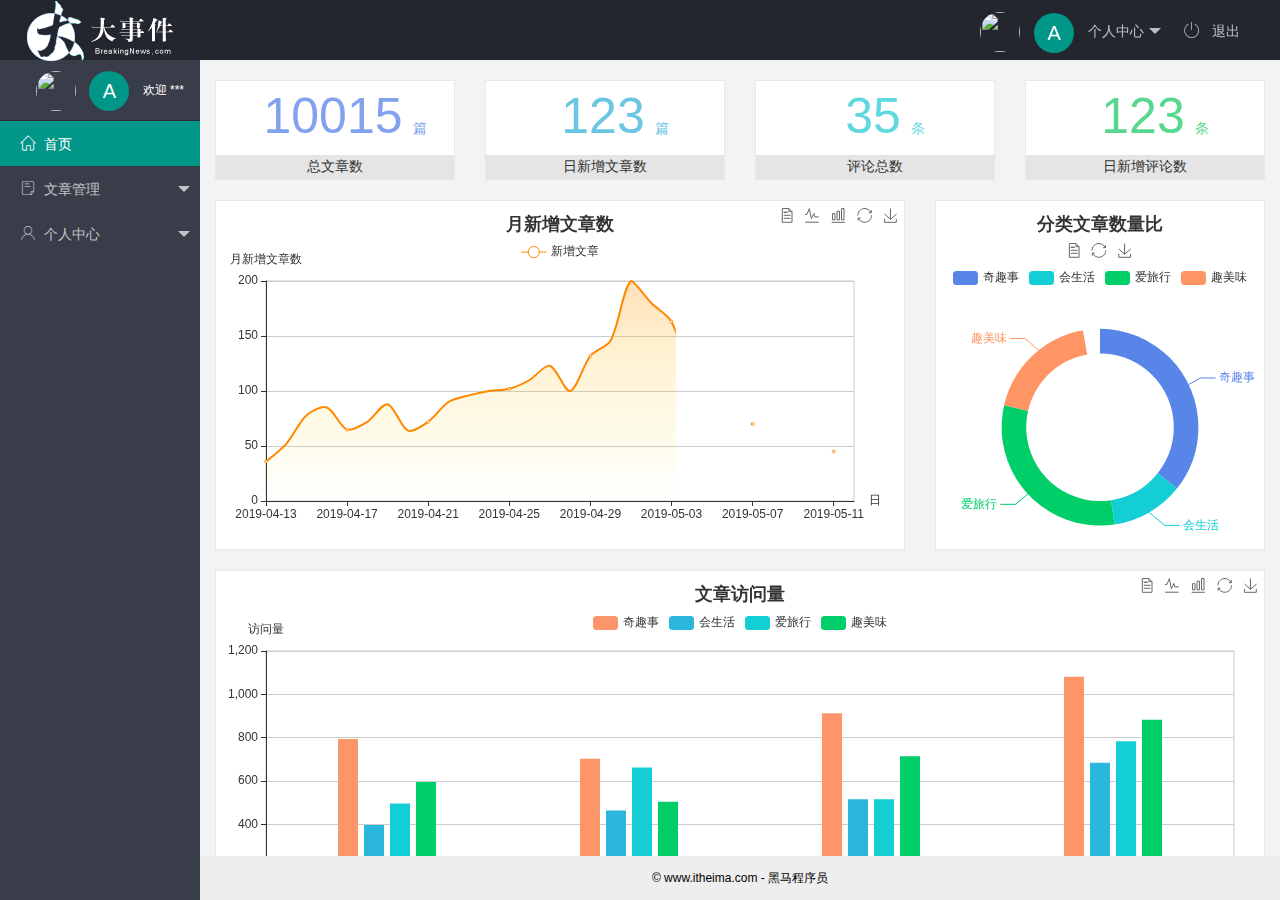
==== commit 35d40642: "user使用" ====
--- a/index.html
+++ b/index.html
@@ -30,9 +30,13 @@
                         个人中心
                     </a>
                     <dl class="layui-nav-child">
-                        <dd><a href="">基本资料</a></dd>
-                        <dd><a href="">更换头像</a></dd>
-                        <dd><a href="">重置密码</a></dd>
+                        <dd><a href="/user/user_info.html" target="fm"><i class="layui-icon layui-icon-app"></i>基本资料</a>
+                        </dd>
+                        <dd><a href="/user/user_avatar.html" target="fm"><i
+                                    class="layui-icon layui-icon-app"></i>更换头像</a></dd>
+                        <dd><a href="/user/user_pwd.html" target="fm"><i class="layui-icon layui-icon-app"></i>重置密码</a>
+                        </dd>
+
                     </dl>
                 </li>
                 <li class="layui-nav-item" lay-header-event="menuRight" lay-unselect>
@@ -68,9 +72,12 @@
                     <li class="layui-nav-item">
                         <a href="javascript:;"> <span class="iconfont icon-user"></span>个人中心</a>
                         <dl class="layui-nav-child">
-                            <dd><a href="javascript:;"><i class="layui-icon layui-icon-app"></i>基本资料</a></dd>
-                            <dd><a href="javascript:;"><i class="layui-icon layui-icon-app"></i>更换头像</a></dd>
-                            <dd><a href="javascript:;"><i class="layui-icon layui-icon-app"></i>重置密码</a></dd>
+                            <dd><a href="/user/user_info.html" target="fm"><i
+                                        class="layui-icon layui-icon-app"></i>基本资料</a></dd>
+                            <dd><a href="/user/user_avatar.html" target="fm"><i
+                                        class="layui-icon layui-icon-app"></i>更换头像</a></dd>
+                            <dd><a href="/user/user_pwd.html" target="fm"><i
+                                        class="layui-icon layui-icon-app"></i>重置密码</a></dd>
 
                         </dl>
                     </li>
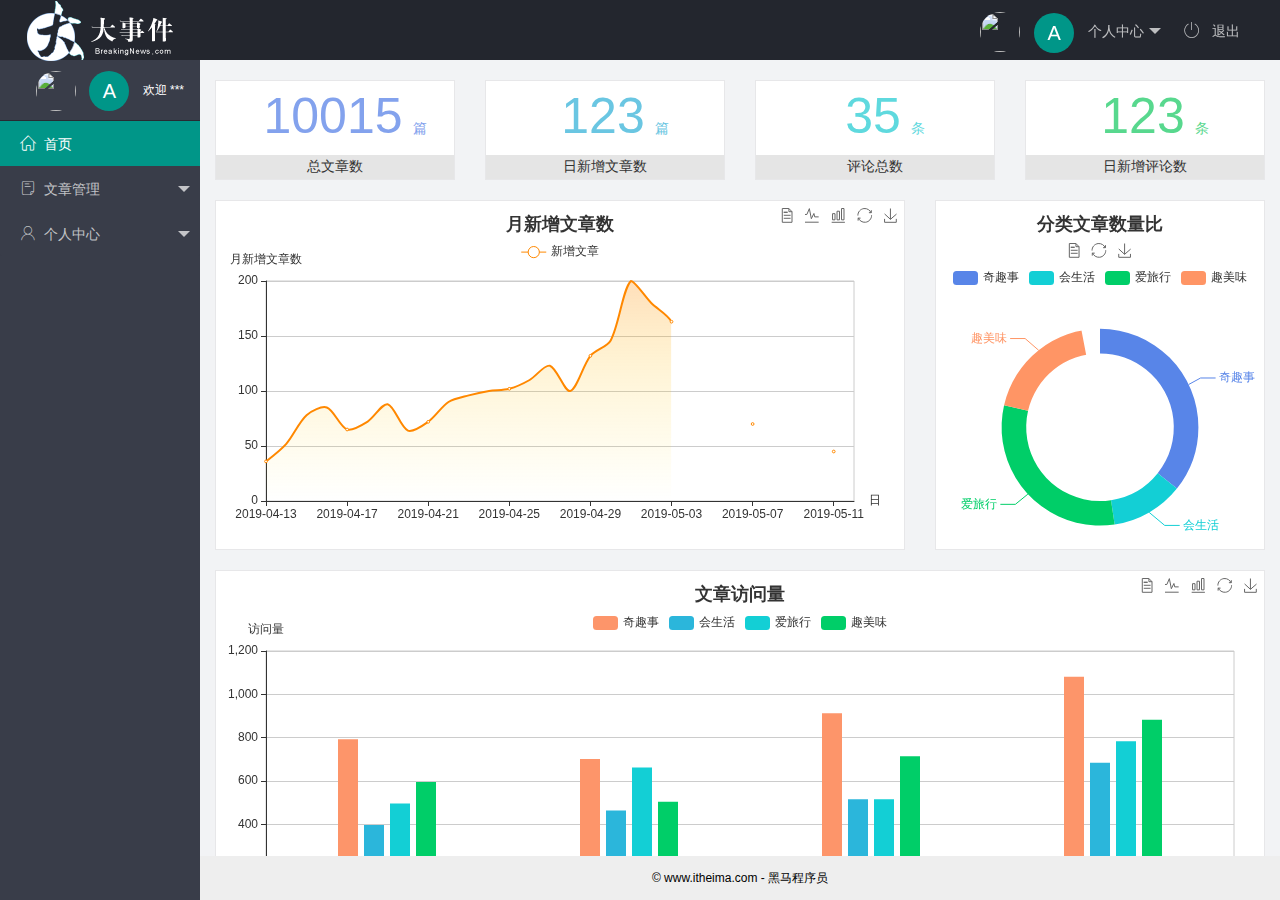
==== commit d93e1962: "文章管理完成" ====
--- a/index.html
+++ b/index.html
@@ -63,9 +63,12 @@
                     <li class="layui-nav-item ">
                         <a class="" href="javascript:;"> <span class="iconfont icon-16"></span>文章管理</a>
                         <dl class="layui-nav-child">
-                            <dd><a href="javascript:;"><i class="layui-icon layui-icon-app"></i>文章类别</a></dd>
-                            <dd><a href="javascript:;"><i class="layui-icon layui-icon-app"></i>文章列表</a></dd>
-                            <dd><a href="javascript:;"><i class="layui-icon layui-icon-app"></i>发表文章</a></dd>
+                            <dd><a href="/article/art_cate.html" target="fm"><i
+                                        class="layui-icon layui-icon-app"></i>文章类别</a></dd>
+                            <dd><a href="/article/art_list.html" target="fm"><i
+                                        class="layui-icon layui-icon-app"></i>文章列表</a></dd>
+                            <dd><a href="/article/art_pub.html" target="fm"><i
+                                        class="layui-icon layui-icon-app"></i>发表文章</a></dd>
 
                         </dl>
                     </li>
